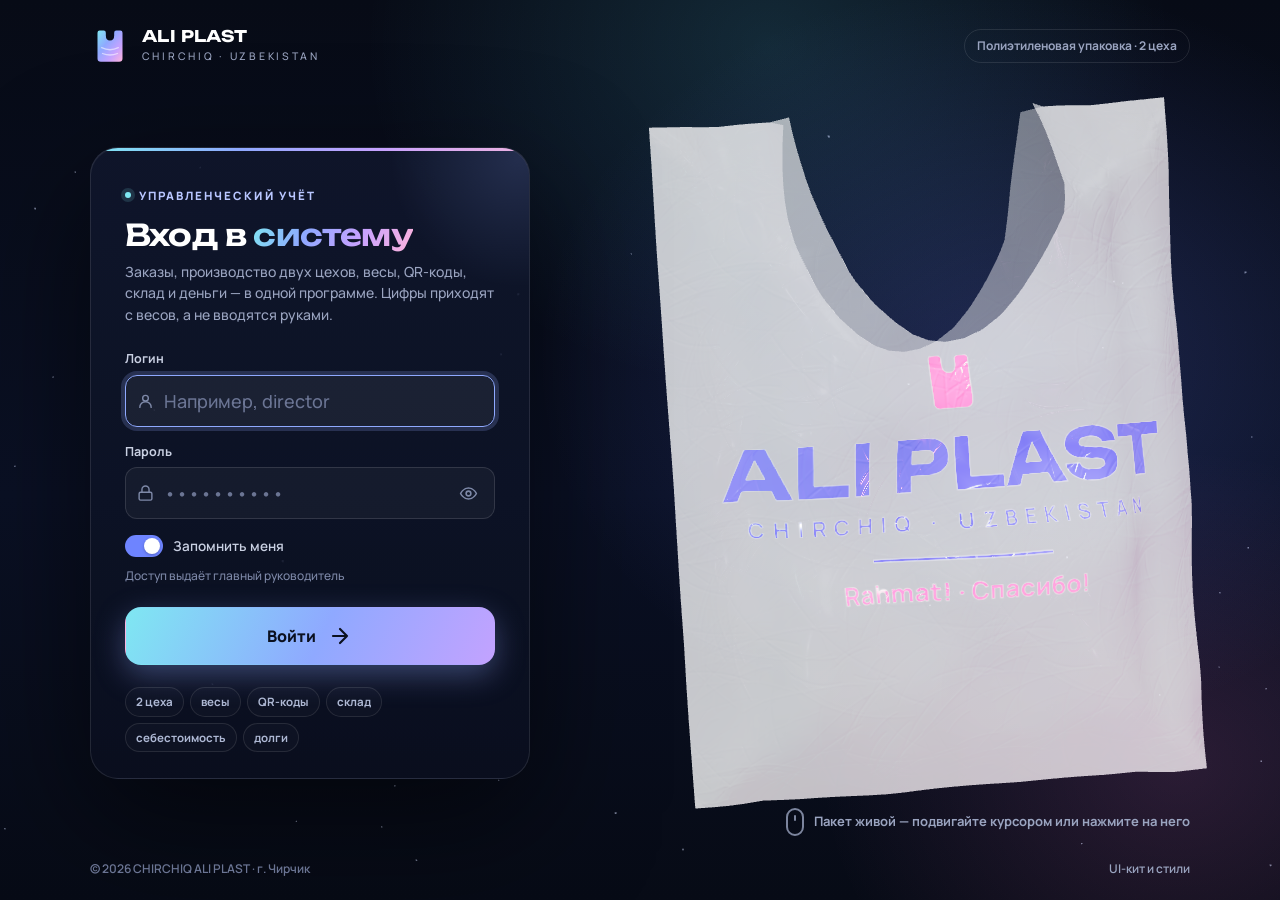
==== index.html @ 752e9828 "Демо системы учёта CHIRCHIQ ALI PLAST по ТЗ - Вход с живым 3D-пакетом (three.js, физика плёнки, реак" ====
<!doctype html>
<html lang="ru">
<head>
  <meta charset="utf-8">
  <meta name="viewport" content="width=device-width, initial-scale=1, viewport-fit=cover">
  <title>Вход · CHIRCHIQ ALI PLAST</title>
  <meta name="description" content="Управленческий учёт производства полиэтиленовой упаковки: заказы, два цеха, весы, QR-коды, склад и финансы.">
  <meta name="theme-color" content="#070B16">
  <link rel="icon" href="assets/img/favicon.svg" type="image/svg+xml">
  <link rel="preload" href="assets/fonts/unbounded-lat.woff2" as="font" type="font/woff2" crossorigin>
  <link rel="stylesheet" href="assets/css/app.css?v=1">
  <link rel="stylesheet" href="assets/css/login.css?v=1">
  <script type="importmap">{ "imports": { "three": "./assets/js/vendor/three.module.min.js" } }</script>
</head>
<body class="login">
  <canvas id="bag" aria-hidden="true"></canvas>

  <header class="lg-top">
    <svg width="40" height="40" viewBox="0 0 48 48" aria-hidden="true"><defs><linearGradient id="lgm" x1="0" y1="0" x2="1" y2="1"><stop offset="0" stop-color="#7FE7F2"/><stop offset=".38" stop-color="#8FA9FF"/><stop offset=".7" stop-color="#C6A2FF"/><stop offset="1" stop-color="#FFB4DB"/></linearGradient></defs><path d="M9 8a2.5 2.5 0 0 1 2.5-2.5h5A2.5 2.5 0 0 1 19 8v3.5q0 6 5 6t5-6V8a2.5 2.5 0 0 1 2.5-2.5h5A2.5 2.5 0 0 1 39 8v31a4 4 0 0 1-4 4H13a4 4 0 0 1-4-4z" fill="url(#lgm)"/><path d="M14 26q10 5 20 0M15 33q9 3.5 18 0" fill="none" stroke="#fff" stroke-opacity=".55" stroke-width="1.6" stroke-linecap="round"/></svg>
    <span><b>ALI PLAST</b><small>Chirchiq · Uzbekistan</small></span>
    <span class="lg-tag">Полиэтиленовая упаковка · 2 цеха</span>
  </header>

  <main class="lg-wrap">
    <section class="lg-card" aria-labelledby="lgTitle">
      <div class="lg-kicker"><i></i>Управленческий учёт</div>
      <h1 id="lgTitle">Вход в&nbsp;<span>систему</span></h1>
      <p class="lg-sub">Заказы, производство двух цехов, весы, QR-коды, склад и деньги — в одной программе. Цифры приходят с весов, а не вводятся руками.</p>
      <form id="lf" novalidate>
        <div class="field">
          <label for="login">Логин</label>
          <div class="input-icon">
            <svg viewBox="0 0 24 24" fill="none" stroke="currentColor" stroke-width="2" stroke-linecap="round" stroke-linejoin="round" aria-hidden="true"><circle cx="12" cy="8" r="4"/><path d="M4 21a8 8 0 0 1 16 0"/></svg>
            <input class="input input-lg" id="login" name="login" autocomplete="username" autocapitalize="off" spellcheck="false" placeholder="Например, director" required>
          </div>
        </div>
        <div class="field">
          <label for="pass">Пароль</label>
          <div class="input-icon pass">
            <svg viewBox="0 0 24 24" fill="none" stroke="currentColor" stroke-width="2" stroke-linecap="round" stroke-linejoin="round" aria-hidden="true"><rect x="3" y="11" width="18" height="11" rx="2"/><path d="M7 11V7a5 5 0 0 1 10 0v4"/></svg>
            <input class="input input-lg" id="pass" name="pass" type="password" autocomplete="current-password" placeholder="••••••••••" required>
            <button type="button" class="eye" aria-label="Показать пароль" title="Показать пароль"><svg viewBox="0 0 24 24" fill="none" stroke="currentColor" stroke-width="2" stroke-linecap="round" stroke-linejoin="round"><path d="M2 12s3.5-7 10-7 10 7 10 7-3.5 7-10 7S2 12 2 12z"/><circle cx="12" cy="12" r="3"/></svg></button>
          </div>
          <span class="hint caps hide">Включён Caps Lock</span>
        </div>
        <div class="row between">
          <label class="switch"><input type="checkbox" id="remember" checked>Запомнить меня</label>
          <span class="hint">Доступ выдаёт главный руководитель</span>
        </div>
        <div class="lg-error hide" role="alert"></div>
        <button class="btn btn-iris btn-xl btn-block" id="go" type="submit">Войти<svg viewBox="0 0 24 24" fill="none" stroke="currentColor" stroke-width="2.2" stroke-linecap="round" stroke-linejoin="round"><path d="M5 12h14M12 5l7 7-7 7"/></svg></button>
      </form>
      <ul class="lg-feats"><li>2 цеха</li><li>весы</li><li>QR-коды</li><li>склад</li><li>себестоимость</li><li>долги</li></ul>
    </section>
  </main>

  <div class="lg-hint"><span class="mouse"></span>Пакет живой — подвигайте курсором или нажмите на него</div>
  <footer class="lg-foot"><span>© 2026 CHIRCHIQ ALI PLAST · г. Чирчик</span><span class="sp"></span><a href="styleguide.html">UI-кит и стили</a></footer>

  <div class="lg-fallback" aria-hidden="true">
    <svg viewBox="0 0 48 48"><defs><linearGradient id="fb" x1="0" y1="0" x2="1" y2="1"><stop offset="0" stop-color="#7FE7F2" stop-opacity=".55"/><stop offset=".5" stop-color="#C6A2FF" stop-opacity=".45"/><stop offset="1" stop-color="#FFB4DB" stop-opacity=".55"/></linearGradient></defs><path d="M9 8a2.5 2.5 0 0 1 2.5-2.5h5A2.5 2.5 0 0 1 19 8v3.5q0 6 5 6t5-6V8a2.5 2.5 0 0 1 2.5-2.5h5A2.5 2.5 0 0 1 39 8v31a4 4 0 0 1-4 4H13a4 4 0 0 1-4-4z" fill="url(#fb)" stroke="#fff" stroke-opacity=".35" stroke-width=".4"/><path d="M14 26q10 5 20 0M15 33q9 3.5 18 0M13 14q3 8 1 16" fill="none" stroke="#fff" stroke-opacity=".4" stroke-width=".7" stroke-linecap="round"/><text x="24" y="31" text-anchor="middle" font-family="Unbounded, sans-serif" font-weight="700" font-size="4.2" fill="#2340E8" fill-opacity=".85">ALI PLAST</text></svg>
  </div>

  <script src="assets/js/core.js?v=1"></script>
  <script src="assets/js/data.js?v=1"></script>
  <script src="assets/js/login.js?v=1"></script>
  <script type="module">
    import { createBag } from './assets/js/bag.js?v=1';
    try {
      window.APBag = createBag(document.getElementById('bag'), { onFirstMove: () => document.querySelector('.lg-hint').classList.add('gone') });
      document.body.classList.add('webgl');
    } catch (e) {
      console.warn('WebGL недоступен, показываем статичный пакет', e);
      document.body.classList.add('no-webgl');
    }
  </script>
  <script>
    // если three.js не загрузился (нет WebGL или старый браузер) — статичный пакет
    setTimeout(function () { if (!document.body.classList.contains('webgl')) document.body.classList.add('no-webgl'); }, 4000);
  </script>
</body>
</html>
---- assets/css/app.css ----
/* =========================================================
   CHIRCHIQ ALI PLAST — дизайн-система
   Токены → база → раскладка → компоненты → утилиты → печать
   ========================================================= */

/* ---------- Шрифты (локально: fonts.googleapis.com может быть недоступен) ---------- */
@font-face { font-family: 'Manrope'; font-style: normal; font-weight: 200 800; font-display: swap;
  src: url('../fonts/manrope-cyr.woff2') format('woff2');
  unicode-range: U+0301, U+0400-045F, U+0490-0491, U+04B0-04B1, U+2116; }
@font-face { font-family: 'Manrope'; font-style: normal; font-weight: 200 800; font-display: swap;
  src: url('../fonts/manrope-lat.woff2') format('woff2');
  unicode-range: U+0000-00FF, U+0131, U+0152-0153, U+02BB-02BC, U+02C6, U+02DA, U+02DC, U+0304, U+0308, U+0329, U+2000-206F, U+20AC, U+2122, U+2191, U+2193, U+2212, U+2215, U+FEFF, U+FFFD; }
@font-face { font-family: 'Unbounded'; font-style: normal; font-weight: 200 900; font-display: swap;
  src: url('../fonts/unbounded-cyr.woff2') format('woff2');
  unicode-range: U+0301, U+0400-045F, U+0490-0491, U+04B0-04B1, U+2116; }
@font-face { font-family: 'Unbounded'; font-style: normal; font-weight: 200 900; font-display: swap;
  src: url('../fonts/unbounded-lat.woff2') format('woff2');
  unicode-range: U+0000-00FF, U+0131, U+0152-0153, U+02BB-02BC, U+02C6, U+02DA, U+02DC, U+0304, U+0308, U+0329, U+2000-206F, U+20AC, U+2122, U+2191, U+2193, U+2212, U+2215, U+FEFF, U+FFFD; }
@font-face { font-family: 'JetBrains Mono'; font-style: normal; font-weight: 100 800; font-display: swap;
  src: url('../fonts/jbmono-cyr.woff2') format('woff2');
  unicode-range: U+0301, U+0400-045F, U+0490-0491, U+04B0-04B1, U+2116; }
@font-face { font-family: 'JetBrains Mono'; font-style: normal; font-weight: 100 800; font-display: swap;
  src: url('../fonts/jbmono-lat.woff2') format('woff2');
  unicode-range: U+0000-00FF, U+0131, U+0152-0153, U+2000-206F, U+20AC, U+2122, U+2212, U+FEFF, U+FFFD; }

/* ---------- Токены ---------- */
:root {
  --font-display: 'Unbounded', 'Manrope', system-ui, sans-serif;
  --font-sans: 'Manrope', system-ui, -apple-system, 'Segoe UI', Roboto, sans-serif;
  --font-mono: 'JetBrains Mono', ui-monospace, Consolas, monospace;

  /* бренд */
  --ink-950: #060A14;
  --ink-900: #0B1120;
  --ink-850: #0F1629;
  --ink-800: #141C33;
  --ink-700: #1D2742;
  --ink-600: #2B3657;
  --ink-500: #4A5578;
  --ink-300: #9AA4C0;
  --ink-200: #C9D0E2;

  --brand: #3D5AFE;
  --brand-600: #2E46E6;
  --brand-700: #2337C2;
  --brand-400: #6E84FF;
  --brand-100: #DFE5FF;
  --brand-50: #F0F3FF;
  --teal: #10B3A3;
  --teal-100: #D4F5F0;

  /* «плёнка»: радужный перелив полиэтилена */
  --iris: linear-gradient(115deg, #7FE7F2 0%, #8FA9FF 34%, #C6A2FF 66%, #FFB4DB 100%);
  --iris-soft: linear-gradient(115deg, rgba(127,231,242,.16), rgba(143,169,255,.16) 34%, rgba(198,162,255,.16) 66%, rgba(255,180,219,.16));

  /* поверхности (светлая тема) */
  --bg: #F2F4F9;
  --surface: #FFFFFF;
  --surface-2: #F7F9FC;
  --surface-3: #EEF1F7;
  --border: #E1E6EF;
  --border-strong: #C8D0DE;
  --text: #0E1526;
  --text-2: #465069;
  --text-3: #7A8399;
  --focus: 0 0 0 3px rgba(61, 90, 254, .28);

  /* статусы */
  --ok: #15994A;   --ok-bg: #E6F6EC;
  --warn: #C77700; --warn-bg: #FFF3DD;
  --bad: #DC3B42;  --bad-bg: #FDEBEC;
  --info: #2F6FEB; --info-bg: #E7EFFE;
  --violet: #7B4CE0; --violet-bg: #F0EAFE;
  --cyan: #0B92B8; --cyan-bg: #E1F5FB;
  --orange: #E2621B; --orange-bg: #FDEDE3;
  --slate: #56627C; --slate-bg: #EDF0F5;

  /* цеха */
  --w1: #3D5AFE; --w1-bg: #ECEFFF;
  --w2: #10B3A3; --w2-bg: #E0F6F3;
  --wh: #C77700; --wh-bg: #FFF3DD;

  /* графики: категориальный порядок (проверен валидатором, светлая тема) */
  --s1: #3D5AFE;
  --s2: #10B3A3;
  --s3: #B04CE0;
  --s4: #E2621B;
  /* возраст долга — одна шкала от светлого к тёмному */
  --age-0: #9DB0FF; --age-1: #F2B183; --age-2: #E2621B; --age-3: #A23B0A;

  /* оплата: безнал / наличные / карта */
  --pay-bank: var(--s1);
  --pay-cash: var(--s2);
  --pay-card: var(--s3);

  /* форма */
  --r-xs: 6px; --r-sm: 8px; --r: 12px; --r-lg: 16px; --r-xl: 22px;
  --sh-xs: 0 1px 2px rgba(14, 21, 38, .05);
  --sh-sm: 0 1px 3px rgba(14, 21, 38, .06), 0 1px 2px rgba(14, 21, 38, .04);
  --sh: 0 6px 20px rgba(14, 21, 38, .07);
  --sh-lg: 0 24px 60px rgba(14, 21, 38, .18);

  --sidebar-w: 268px;
  --topbar-h: 64px;
  --ease: cubic-bezier(.2, .8, .2, 1);

  color-scheme: light;
}

[data-theme="dark"] {
  --bg: #080C17;
  --surface: #0F1628;
  --surface-2: #0C1222;
  --surface-3: #151E35;
  --border: #1E2944;
  --border-strong: #2C3958;
  --text: #E7EBF5;
  --text-2: #A9B2CA;
  --text-3: #727D99;
  --brand-100: #1C2659;
  --brand-50: #141B40;
  --teal-100: #0E3532;
  --ok-bg: #0D2B1C; --warn-bg: #2D2108; --bad-bg: #331417; --info-bg: #0F1F43;
  --violet-bg: #231A40; --cyan-bg: #0B2A35; --orange-bg: #321A0D; --slate-bg: #1A2236;
  --w1-bg: #161F4D; --w2-bg: #0D302D; --wh-bg: #2D2108;
  --w1: #8193FF; --w2: #2CC4B4;
  /* графики: тёмная тема — свои шаги, проверены против #0F1628 */
  --s1: #6E84FF; --s2: #109E91; --s3: #B86BE0; --s4: #E0692A;
  --age-0: #5A6FD6; --age-1: #B9784B; --age-2: #E0692A; --age-3: #F2A27A;
  --brand: #5B74FF; --brand-600: #4A63F0; --brand-400: #7D91FF;
  --sh-sm: 0 1px 2px rgba(0, 0, 0, .4);
  --sh: 0 8px 24px rgba(0, 0, 0, .35);
  --sh-lg: 0 24px 60px rgba(0, 0, 0, .55);
  color-scheme: dark;
}

/* ---------- База ---------- */
*, *::before, *::after { box-sizing: border-box; }
html { -webkit-text-size-adjust: 100%; }
body {
  margin: 0; background: var(--bg); color: var(--text);
  font: 500 14px/1.5 var(--font-sans);
  -webkit-font-smoothing: antialiased; -moz-osx-font-smoothing: grayscale;
  font-feature-settings: 'tnum' 0;
}
h1, h2, h3, h4 { margin: 0; line-height: 1.2; letter-spacing: -.01em; }
h1 { font: 600 24px/1.15 var(--font-display); letter-spacing: -.02em; }
h2 { font: 600 18px/1.2 var(--font-display); letter-spacing: -.015em; }
h3 { font-size: 15px; font-weight: 700; }
h4 { font-size: 13px; font-weight: 700; }
p { margin: 0 0 .6em; }
a { color: var(--brand); text-decoration: none; }
a:hover { text-decoration: underline; }
img, svg { display: block; max-width: 100%; }
button, input, select, textarea { font: inherit; color: inherit; }
::selection { background: rgba(61, 90, 254, .22); }
:focus-visible { outline: none; box-shadow: var(--focus); }
hr { border: 0; border-top: 1px solid var(--border); margin: 16px 0; }
code, .mono { font-family: var(--font-mono); font-size: .92em; }
.num { font-variant-numeric: tabular-nums; }

/* ---------- Раскладка приложения ---------- */
.app { display: grid; grid-template-columns: var(--sidebar-w) 1fr; min-height: 100vh; }
.main { min-width: 0; display: flex; flex-direction: column; }
.content { padding: 24px 28px 48px; max-width: 1560px; width: 100%; }

/* сайдбар */
.sidebar {
  position: sticky; top: 0; height: 100vh; overflow-y: auto; overscroll-behavior: contain;
  background: var(--ink-900); color: var(--ink-200);
  display: flex; flex-direction: column; z-index: 40;
  border-right: 1px solid rgba(255, 255, 255, .04);
  scrollbar-width: thin; scrollbar-color: var(--ink-700) transparent;
}
.sidebar::before { content: ''; position: absolute; inset: 0 0 auto 0; height: 2px; background: var(--iris); opacity: .9; }
.sb-brand { display: flex; align-items: center; gap: 12px; padding: 22px 20px 18px; color: #fff; text-decoration: none !important; }
.sb-brand .logo-mark { width: 38px; height: 38px; flex: none; }
.sb-brand b { display: block; font: 700 15px/1 var(--font-display); letter-spacing: .02em; }
.sb-brand small { display: block; font-size: 10px; letter-spacing: .22em; color: var(--ink-300); margin-top: 5px; text-transform: uppercase; }

.sb-scope { margin: 2px 14px 10px; padding: 4px; background: var(--ink-850); border: 1px solid var(--ink-700); border-radius: 12px; display: flex; gap: 4px; }
.sb-scope button { flex: 1; border: 0; background: transparent; color: var(--ink-300); font-size: 12px; font-weight: 700; padding: 7px 4px; border-radius: 8px; cursor: pointer; }
.sb-scope button:hover { color: #fff; }
.sb-scope button.on { background: var(--ink-700); color: #fff; box-shadow: inset 0 0 0 1px rgba(255, 255, 255, .06); }
.sb-scope .lock { flex: 1; display: flex; align-items: center; gap: 8px; padding: 7px 10px; font-size: 12px; color: #fff; font-weight: 700; }
.sb-scope .lock i { width: 8px; height: 8px; border-radius: 50%; }

.sb-nav { padding: 6px 12px 16px; flex: 1; }
.sb-group { margin-top: 14px; }
.sb-group > span { display: block; padding: 0 10px 6px; font-size: 10.5px; font-weight: 700; letter-spacing: .16em; text-transform: uppercase; color: var(--ink-500); }
.sb-link {
  position: relative; display: flex; align-items: center; gap: 11px;
  padding: 9px 10px; margin: 1px 0; border-radius: 10px;
  color: var(--ink-300); font-weight: 600; font-size: 13.5px; text-decoration: none !important;
  transition: background .15s, color .15s;
}
.sb-link svg { width: 18px; height: 18px; flex: none; opacity: .85; }
.sb-link:hover { background: rgba(255, 255, 255, .045); color: #fff; }
.sb-link.active { background: rgba(255, 255, 255, .07); color: #fff; }
.sb-link.active::before { content: ''; position: absolute; left: -12px; top: 8px; bottom: 8px; width: 3px; border-radius: 0 3px 3px 0; background: var(--iris); }
.sb-link.active svg { opacity: 1; color: #9FB0FF; }
.sb-link .sb-count { margin-left: auto; min-width: 20px; height: 20px; padding: 0 6px; border-radius: 10px; background: var(--ink-700); color: #fff; font-size: 11px; font-weight: 700; display: grid; place-items: center; }
.sb-link .sb-count.bad { background: var(--bad); }
.sb-link .sb-lock { margin-left: auto; width: 14px; height: 14px; opacity: .5; }

.sb-user { margin: 0 12px 14px; padding: 12px; border-radius: 14px; background: var(--ink-850); border: 1px solid var(--ink-700); display: flex; align-items: center; gap: 10px; }
.sb-user .who { min-width: 0; flex: 1; }
.sb-user b { display: block; color: #fff; font-size: 13px; white-space: nowrap; overflow: hidden; text-overflow: ellipsis; }
.sb-user small { display: block; color: var(--ink-300); font-size: 11.5px; white-space: nowrap; overflow: hidden; text-overflow: ellipsis; }
.sb-user .btn-icon { color: var(--ink-300); }
.sb-user .btn-icon:hover { color: #fff; background: var(--ink-700); }

/* верхняя панель */
.topbar {
  position: sticky; top: 0; z-index: 30; height: var(--topbar-h);
  display: flex; align-items: center; gap: 14px; padding: 0 28px;
  background: var(--bg); border-bottom: 1px solid var(--border);
}
.topbar .crumbs { min-width: 0; }
.topbar .crumbs small { display: block; font-size: 11.5px; color: var(--text-3); font-weight: 600; }
.topbar .crumbs b { display: block; font: 600 17px/1.2 var(--font-display); white-space: nowrap; overflow: hidden; text-overflow: ellipsis; }
.topbar .spacer { flex: 1; }
.topbar .burger { display: none; }
.tb-search { position: relative; width: min(360px, 32vw); }
.tb-search input { padding-left: 38px; background: var(--surface); }
.tb-search svg { position: absolute; left: 12px; top: 50%; width: 17px; height: 17px; transform: translateY(-50%); color: var(--text-3); pointer-events: none; }
.tb-search kbd { position: absolute; right: 8px; top: 50%; transform: translateY(-50%); }
.conn { display: inline-flex; align-items: center; gap: 7px; font-size: 12px; font-weight: 700; color: var(--text-2); padding: 6px 10px; border-radius: 999px; background: var(--surface); border: 1px solid var(--border); white-space: nowrap; }
.conn i { width: 8px; height: 8px; border-radius: 50%; background: var(--ok); box-shadow: 0 0 0 3px var(--ok-bg); }
.conn.off i { background: var(--warn); box-shadow: 0 0 0 3px var(--warn-bg); }
.bell { position: relative; }
.bell .dot { position: absolute; top: 5px; right: 5px; min-width: 16px; height: 16px; padding: 0 4px; border-radius: 8px; background: var(--bad); color: #fff; font-size: 10px; font-weight: 800; display: grid; place-items: center; border: 2px solid var(--bg); }

/* заголовок страницы */
.page-head { display: flex; align-items: flex-end; gap: 16px; flex-wrap: wrap; margin-bottom: 20px; }
.page-head .ph-text { flex: 1; min-width: 240px; }
.page-head p { color: var(--text-2); margin: 6px 0 0; max-width: 760px; }
.page-head .ph-actions { display: flex; gap: 8px; flex-wrap: wrap; }

/* сетки */
.grid { display: grid; gap: 16px; }
.g-2 { grid-template-columns: repeat(2, minmax(0, 1fr)); }
.g-3 { grid-template-columns: repeat(3, minmax(0, 1fr)); }
.g-4 { grid-template-columns: repeat(4, minmax(0, 1fr)); }
.g-5 { grid-template-columns: repeat(5, minmax(0, 1fr)); }
.g-21 { grid-template-columns: minmax(0, 2fr) minmax(0, 1fr); }
.g-12 { grid-template-columns: minmax(0, 1fr) minmax(0, 2fr); }
.span-2 { grid-column: span 2; }
.stack { display: flex; flex-direction: column; gap: 16px; }
.row { display: flex; align-items: center; gap: 10px; flex-wrap: wrap; }
.row.nowrap { flex-wrap: nowrap; }
.between { justify-content: space-between; }
.grow { flex: 1; min-width: 0; }

/* ---------- Карточки ---------- */
.card { background: var(--surface); border: 1px solid var(--border); border-radius: var(--r-lg); box-shadow: var(--sh-xs); min-width: 0; }
.card-h { display: flex; align-items: center; gap: 10px; padding: 16px 18px 0; flex-wrap: wrap; }
.card-h h3 { flex: 1; min-width: 0; }
.card-h .sub { font-size: 12px; color: var(--text-3); font-weight: 600; }
.card-b { padding: 16px 18px 18px; }
.card-b.flush { padding: 8px 0 0; }
.card-f { padding: 12px 18px; border-top: 1px solid var(--border); display: flex; gap: 8px; align-items: center; flex-wrap: wrap; }
.card.tint { background: var(--surface-2); }
.card.iris { position: relative; overflow: hidden; }
.card.iris::before { content: ''; position: absolute; inset: 0 0 auto; height: 3px; background: var(--iris); }

/* KPI */
.kpi { padding: 16px 18px; display: flex; flex-direction: column; gap: 6px; position: relative; overflow: hidden; }
.kpi .k-label { display: flex; align-items: center; gap: 8px; font-size: 12.5px; color: var(--text-2); font-weight: 600; }
.kpi .k-label svg { width: 16px; height: 16px; color: var(--text-3); }
.kpi .k-value { font: 800 26px/1.1 var(--font-sans); letter-spacing: -.02em; font-variant-numeric: tabular-nums; }
.kpi .k-value small { font-size: 13px; font-weight: 700; color: var(--text-3); margin-left: 4px; letter-spacing: 0; }
.kpi .k-foot { display: flex; align-items: center; gap: 8px; font-size: 12px; color: var(--text-3); font-weight: 600; flex-wrap: wrap; }
.kpi .k-spark { position: absolute; right: 12px; bottom: 12px; width: 96px; height: 34px; opacity: .9; }
.kpi.clickable { cursor: pointer; transition: border-color .15s, transform .15s; }
.kpi.clickable:hover { border-color: var(--brand-400); }
.delta { display: inline-flex; align-items: center; gap: 3px; padding: 2px 7px; border-radius: 999px; font-size: 11.5px; font-weight: 800; }
.delta.up { color: var(--ok); background: var(--ok-bg); }
.delta.down { color: var(--bad); background: var(--bad-bg); }
.delta.flat { color: var(--slate); background: var(--slate-bg); }

/* ---------- Кнопки ---------- */
.btn {
  --b-bg: var(--surface); --b-fg: var(--text); --b-bd: var(--border-strong);
  display: inline-flex; align-items: center; justify-content: center; gap: 8px;
  height: 38px; padding: 0 15px; border-radius: 10px; border: 1px solid var(--b-bd);
  background: var(--b-bg); color: var(--b-fg); font-weight: 700; font-size: 13.5px; line-height: 1;
  cursor: pointer; white-space: nowrap; text-decoration: none !important; user-select: none;
  transition: background .15s, border-color .15s, color .15s, box-shadow .15s, transform .08s;
}
.btn svg { width: 17px; height: 17px; flex: none; }
.btn:hover { border-color: var(--text-3); }
.btn:active { transform: translateY(1px); }
.btn[disabled], .btn.disabled { opacity: .5; pointer-events: none; }
.btn-primary { --b-bg: var(--brand); --b-fg: #fff; --b-bd: var(--brand); box-shadow: 0 1px 0 rgba(255,255,255,.18) inset, 0 4px 14px rgba(61, 90, 254, .28); }
.btn-primary:hover { --b-bg: var(--brand-600); border-color: var(--brand-600); }
.btn-secondary { --b-bg: var(--surface); }
.btn-soft { --b-bg: var(--brand-50); --b-fg: var(--brand); --b-bd: transparent; }
.btn-soft:hover { --b-bg: var(--brand-100); border-color: transparent; }
.btn-ghost { --b-bg: transparent; --b-bd: transparent; --b-fg: var(--text-2); }
.btn-ghost:hover { --b-bg: var(--surface-3); border-color: transparent; color: var(--text); }
.btn-danger { --b-bg: var(--bad); --b-fg: #fff; --b-bd: var(--bad); }
.btn-danger:hover { filter: brightness(.95); border-color: var(--bad); }
.btn-success { --b-bg: var(--ok); --b-fg: #fff; --b-bd: var(--ok); }
.btn-success:hover { filter: brightness(.95); border-color: var(--ok); }
.btn-iris { --b-bg: var(--iris); --b-fg: var(--ink-900); --b-bd: transparent; background: var(--iris); background-size: 160% 100%; transition: background-position .5s var(--ease), transform .08s, box-shadow .2s; box-shadow: 0 10px 30px rgba(143, 169, 255, .35); }
.btn-iris:hover { background-position: 100% 0; border-color: transparent; }
.btn-dark { --b-bg: var(--ink-900); --b-fg: #fff; --b-bd: var(--ink-900); }
.btn-sm { height: 32px; padding: 0 11px; font-size: 12.5px; border-radius: 8px; gap: 6px; }
.btn-sm svg { width: 15px; height: 15px; }
.btn-xs { height: 26px; padding: 0 8px; font-size: 12px; border-radius: 7px; gap: 5px; }
.btn-xs svg { width: 14px; height: 14px; }
.btn-lg { height: 46px; padding: 0 20px; font-size: 15px; border-radius: 12px; }
.btn-xl { height: 64px; padding: 0 26px; font-size: 18px; border-radius: 16px; gap: 12px; }
.btn-xl svg { width: 24px; height: 24px; }
.btn-block { width: 100%; }
.btn-icon { width: 38px; padding: 0; --b-bd: transparent; --b-bg: transparent; color: var(--text-2); }
.btn-icon:hover { --b-bg: var(--surface-3); border-color: transparent; color: var(--text); }
.btn-icon.btn-sm { width: 32px; }
.btn-icon.btn-xs { width: 26px; }
.btn .spin { width: 16px; height: 16px; border-radius: 50%; border: 2px solid currentColor; border-right-color: transparent; animation: spin .7s linear infinite; }
.btn-group { display: inline-flex; }
.btn-group .btn { border-radius: 0; margin-left: -1px; }
.btn-group .btn:first-child { border-radius: 10px 0 0 10px; margin-left: 0; }
.btn-group .btn:last-child { border-radius: 0 10px 10px 0; }

/* ---------- Формы ---------- */
.field { display: flex; flex-direction: column; gap: 6px; min-width: 0; }
.field > label, .label { font-size: 12.5px; font-weight: 700; color: var(--text-2); }
.field > label .req { color: var(--bad); }
.hint { font-size: 12px; color: var(--text-3); font-weight: 500; }
.field.is-invalid .input, .field.is-invalid .select, .field.is-invalid .textarea { border-color: var(--bad); }
.field.is-invalid .hint { color: var(--bad); }
.input, .select, .textarea {
  width: 100%; height: 40px; padding: 0 12px; border-radius: 10px;
  border: 1px solid var(--border-strong); background: var(--surface); color: var(--text);
  font-weight: 600; font-size: 14px; transition: border-color .15s, box-shadow .15s;
}
.input::placeholder, .textarea::placeholder { color: var(--text-3); font-weight: 500; }
.input:hover, .select:hover, .textarea:hover { border-color: var(--text-3); }
.input:focus, .select:focus, .textarea:focus { outline: none; border-color: var(--brand); box-shadow: var(--focus); }
.input[readonly] { background: var(--surface-2); }
.input:disabled, .select:disabled { background: var(--surface-3); color: var(--text-3); cursor: not-allowed; }
.textarea { height: auto; min-height: 84px; padding: 10px 12px; resize: vertical; line-height: 1.45; }
.select { appearance: none; padding-right: 34px; cursor: pointer;
  background-image: url("data:image/svg+xml,%3Csvg xmlns='http://www.w3.org/2000/svg' width='16' height='16' viewBox='0 0 24 24' fill='none' stroke='%237A8399' stroke-width='2.2' stroke-linecap='round' stroke-linejoin='round'%3E%3Cpath d='m6 9 6 6 6-6'/%3E%3C/svg%3E");
  background-repeat: no-repeat; background-position: right 11px center; }
.input-sm, .select.input-sm { height: 32px; font-size: 13px; border-radius: 8px; }
.input-lg { height: 52px; font-size: 18px; border-radius: 12px; }
.input-group { display: flex; align-items: stretch; }
.input-group .input { border-radius: 10px 0 0 10px; }
.input-group .addon { display: grid; place-items: center; padding: 0 12px; border: 1px solid var(--border-strong); border-left: 0; border-radius: 0 10px 10px 0; background: var(--surface-2); color: var(--text-2); font-weight: 700; font-size: 13px; white-space: nowrap; }
.input-icon { position: relative; }
.input-icon svg { position: absolute; left: 12px; top: 50%; transform: translateY(-50%); width: 17px; height: 17px; color: var(--text-3); pointer-events: none; }
.input-icon .input { padding-left: 38px; }
.form-grid { display: grid; grid-template-columns: repeat(2, minmax(0, 1fr)); gap: 14px 16px; }
.form-grid .full { grid-column: 1 / -1; }
.form-grid.g3 { grid-template-columns: repeat(3, minmax(0, 1fr)); }
.form-section { font: 700 11px/1 var(--font-sans); letter-spacing: .14em; text-transform: uppercase; color: var(--text-3); grid-column: 1 / -1; margin-top: 6px; padding-top: 12px; border-top: 1px dashed var(--border); }

.check { display: inline-flex; align-items: center; gap: 9px; cursor: pointer; font-weight: 600; user-select: none; }
.check input { appearance: none; width: 18px; height: 18px; margin: 0; border-radius: 5px; border: 1.5px solid var(--border-strong); background: var(--surface); display: grid; place-items: center; cursor: pointer; transition: .15s; flex: none; }
.check input[type=radio] { border-radius: 50%; }
.check input:checked { background: var(--brand); border-color: var(--brand); }
.check input:checked::after { content: ''; width: 9px; height: 5px; border: 2px solid #fff; border-top: 0; border-right: 0; transform: rotate(-45deg) translate(1px, -1px); }
.check input[type=radio]:checked::after { width: 7px; height: 7px; border: 0; border-radius: 50%; background: #fff; transform: none; }
.switch { display: inline-flex; align-items: center; gap: 10px; cursor: pointer; font-weight: 600; user-select: none; }
.switch input { appearance: none; width: 38px; height: 22px; margin: 0; border-radius: 11px; background: var(--border-strong); position: relative; cursor: pointer; transition: background .2s; flex: none; }
.switch input::after { content: ''; position: absolute; top: 3px; left: 3px; width: 16px; height: 16px; border-radius: 50%; background: #fff; box-shadow: 0 1px 3px rgba(0,0,0,.25); transition: transform .2s var(--ease); }
.switch input:checked { background: var(--brand); }
.switch input:checked::after { transform: translateX(16px); }
.switch input:disabled { opacity: .5; cursor: not-allowed; }

.seg { display: inline-flex; padding: 3px; gap: 2px; border-radius: 11px; background: var(--surface-3); border: 1px solid var(--border); }
.seg button, .seg a { border: 0; background: transparent; padding: 6px 12px; border-radius: 8px; font-weight: 700; font-size: 12.5px; color: var(--text-2); cursor: pointer; white-space: nowrap; text-decoration: none !important; }
.seg button:hover, .seg a:hover { color: var(--text); }
.seg .on { background: var(--surface); color: var(--text); box-shadow: var(--sh-sm); }

kbd { display: inline-grid; place-items: center; min-width: 22px; height: 22px; padding: 0 6px; border-radius: 6px; border: 1px solid var(--border-strong); border-bottom-width: 2px; background: var(--surface-2); font: 700 11px var(--font-mono); color: var(--text-3); }

/* ---------- Вкладки ---------- */
.tabs { display: flex; gap: 4px; border-bottom: 1px solid var(--border); margin-bottom: 18px; overflow-x: auto; scrollbar-width: none; }
.tabs::-webkit-scrollbar { display: none; }
.tab { position: relative; padding: 10px 14px 12px; font-weight: 700; color: var(--text-3); text-decoration: none !important; white-space: nowrap; display: inline-flex; gap: 8px; align-items: center; cursor: pointer; border: 0; background: none; font-size: 13.5px; }
.tab:hover { color: var(--text); }
.tab.on { color: var(--text); }
.tab.on::after { content: ''; position: absolute; left: 10px; right: 10px; bottom: -1px; height: 2px; border-radius: 2px; background: var(--brand); }
.tab .pill { font-size: 11px; padding: 1px 7px; border-radius: 999px; background: var(--surface-3); color: var(--text-2); }
.tab.on .pill { background: var(--brand-50); color: var(--brand); }

/* ---------- Бейджи / чипы ---------- */
.badge { --bd-c: var(--slate); --bd-bg: var(--slate-bg); display: inline-flex; align-items: center; gap: 6px; height: 24px; padding: 0 9px; border-radius: 999px; background: var(--bd-bg); color: var(--bd-c); font-weight: 700; font-size: 12px; white-space: nowrap; line-height: 1; }
.badge::before { content: ''; width: 6px; height: 6px; border-radius: 50%; background: currentColor; flex: none; }
.badge.plain::before { display: none; }
.badge.sm { height: 20px; padding: 0 7px; font-size: 11px; }
.b-ok { --bd-c: var(--ok); --bd-bg: var(--ok-bg); }
.b-warn { --bd-c: var(--warn); --bd-bg: var(--warn-bg); }
.b-bad { --bd-c: var(--bad); --bd-bg: var(--bad-bg); }
.b-info { --bd-c: var(--info); --bd-bg: var(--info-bg); }
.b-violet { --bd-c: var(--violet); --bd-bg: var(--violet-bg); }
.b-cyan { --bd-c: var(--cyan); --bd-bg: var(--cyan-bg); }
.b-orange { --bd-c: var(--orange); --bd-bg: var(--orange-bg); }
.b-teal { --bd-c: var(--teal); --bd-bg: var(--teal-100); }
.b-dark { --bd-c: #fff; --bd-bg: var(--ink-700); }
.b-brand { --bd-c: var(--brand); --bd-bg: var(--brand-50); }

.chip { display: inline-flex; align-items: center; gap: 6px; height: 24px; padding: 0 9px; border-radius: 7px; font-weight: 800; font-size: 11.5px; letter-spacing: .02em; white-space: nowrap; }
.chip.w1 { color: var(--w1); background: var(--w1-bg); }
.chip.w2 { color: var(--w2); background: var(--w2-bg); }
.chip.wh { color: var(--wh); background: var(--wh-bg); }
.chip.ghost { color: var(--text-2); background: var(--surface-3); }
.chip.urgent { color: #fff; background: var(--bad); }
.chip svg { width: 13px; height: 13px; }
.dot { width: 8px; height: 8px; border-radius: 50%; display: inline-block; flex: none; }

/* ---------- Таблицы ---------- */
.table-wrap { overflow-x: auto; -webkit-overflow-scrolling: touch; }
.table { width: 100%; border-collapse: separate; border-spacing: 0; font-size: 13.5px; }
.table th { position: sticky; top: 0; z-index: 1; background: var(--surface); text-align: left; font-size: 11.5px; letter-spacing: .06em; text-transform: uppercase; color: var(--text-3); font-weight: 700; padding: 10px 14px; border-bottom: 1px solid var(--border); white-space: nowrap; }
.table td { padding: 11px 14px; border-bottom: 1px solid var(--border); vertical-align: middle; }
.table tr:last-child td { border-bottom: 0; }
.table tbody tr { transition: background .12s; }
.table tbody tr:hover { background: var(--surface-2); }
.table tbody tr.click { cursor: pointer; }
.table .r, .table th.r { text-align: right; }
.table .c, .table th.c { text-align: center; }
.table td.r, .table td.num { font-variant-numeric: tabular-nums; }
.table .muted { color: var(--text-3); }
.table .strong { font-weight: 800; }
.table tfoot td { font-weight: 800; background: var(--surface-2); border-top: 1px solid var(--border); }
.table.compact td { padding: 8px 12px; }
.table.compact th { padding: 8px 12px; }
.cell-title { font-weight: 700; color: var(--text); }
.cell-sub { display: block; font-size: 12px; color: var(--text-3); font-weight: 600; margin-top: 1px; }
.table tr.row-bad td { background: color-mix(in srgb, var(--bad-bg) 55%, transparent); }
.table tr.row-warn td { background: color-mix(in srgb, var(--warn-bg) 55%, transparent); }

/* ---------- Прогресс ---------- */
.progress { height: 8px; border-radius: 999px; background: var(--surface-3); overflow: hidden; display: flex; }
.progress > i { display: block; height: 100%; background: var(--brand); border-radius: 999px; }
.progress.sm { height: 5px; }
.progress.lg { height: 12px; }
.progress > i.ok { background: var(--ok); } .progress > i.warn { background: var(--warn); } .progress > i.bad { background: var(--bad); } .progress > i.teal { background: var(--teal); }
.progress.stacked > i { border-radius: 0; }

/* ---------- Список / описание ---------- */
.dl { display: grid; grid-template-columns: max-content 1fr; gap: 8px 18px; margin: 0; }
.dl dt { color: var(--text-3); font-weight: 600; font-size: 13px; }
.dl dd { margin: 0; font-weight: 700; min-width: 0; }
.list { list-style: none; margin: 0; padding: 0; }
.list > li { display: flex; align-items: center; gap: 12px; padding: 11px 18px; border-top: 1px solid var(--border); }
.list > li:first-child { border-top: 0; }
.list > li.click { cursor: pointer; }
.list > li.click:hover { background: var(--surface-2); }

/* ---------- Уведомления ---------- */
.alert { display: flex; gap: 12px; padding: 12px 14px; border-radius: 12px; border: 1px solid; font-weight: 600; align-items: flex-start; }
.alert svg { width: 19px; height: 19px; flex: none; margin-top: 1px; }
.alert b { display: block; }
.alert .grow small { display: block; font-weight: 500; opacity: .85; margin-top: 2px; }
.alert-info { background: var(--info-bg); color: var(--info); border-color: color-mix(in srgb, var(--info) 25%, transparent); }
.alert-ok { background: var(--ok-bg); color: var(--ok); border-color: color-mix(in srgb, var(--ok) 25%, transparent); }
.alert-warn { background: var(--warn-bg); color: var(--warn); border-color: color-mix(in srgb, var(--warn) 25%, transparent); }
.alert-bad { background: var(--bad-bg); color: var(--bad); border-color: color-mix(in srgb, var(--bad) 25%, transparent); }
.alert .alert-text { color: var(--text); }

.toasts { position: fixed; right: 20px; bottom: 20px; z-index: 200; display: flex; flex-direction: column; gap: 10px; pointer-events: none; }
.toast { pointer-events: auto; display: flex; gap: 12px; align-items: flex-start; min-width: 280px; max-width: 400px; padding: 13px 15px; border-radius: 14px; background: var(--ink-900); color: #fff; box-shadow: var(--sh-lg); animation: toastIn .35s var(--ease); font-weight: 600; }
.toast svg { width: 19px; height: 19px; flex: none; margin-top: 1px; }
.toast.ok svg { color: #4ADE80; } .toast.warn svg { color: #FBBF24; } .toast.bad svg { color: #F87171; } .toast.info svg { color: #93A5FF; }
.toast small { display: block; color: var(--ink-300); font-weight: 500; margin-top: 2px; }
.toast.out { animation: toastOut .25s ease forwards; }
@keyframes toastIn { from { opacity: 0; transform: translateY(12px) scale(.98); } }
@keyframes toastOut { to { opacity: 0; transform: translateX(20px); } }

/* ---------- Модальные окна / панели ---------- */
.overlay { position: fixed; inset: 0; z-index: 100; background: rgba(6, 10, 20, .55); display: flex; animation: fadeIn .2s ease; }
.overlay.center { align-items: center; justify-content: center; padding: 20px; }
.modal { width: min(560px, 100%); max-height: calc(100vh - 40px); display: flex; flex-direction: column; background: var(--surface); border-radius: 20px; box-shadow: var(--sh-lg); animation: popIn .28s var(--ease); border: 1px solid var(--border); }
.modal.lg { width: min(820px, 100%); }
.modal-h { display: flex; align-items: flex-start; gap: 12px; padding: 20px 22px 6px; }
.modal-h h2 { flex: 1; }
.modal-h p { color: var(--text-2); margin: 6px 0 0; font-size: 13.5px; }
.modal-b { padding: 14px 22px 18px; overflow-y: auto; }
.modal-f { padding: 14px 22px; border-top: 1px solid var(--border); display: flex; justify-content: flex-end; gap: 8px; flex-wrap: wrap; }
.drawer { margin-left: auto; width: min(760px, 100%); height: 100%; background: var(--bg); display: flex; flex-direction: column; box-shadow: var(--sh-lg); animation: slideIn .32s var(--ease); }
.drawer.sm { width: min(520px, 100%); }
.drawer-h { display: flex; align-items: center; gap: 12px; padding: 16px 22px; background: var(--surface); border-bottom: 1px solid var(--border); }
.drawer-h .grow b { font: 600 18px/1.2 var(--font-display); display: block; }
.drawer-h .grow small { color: var(--text-3); font-weight: 600; }
.drawer-b { flex: 1; overflow-y: auto; padding: 20px 22px 30px; }
.drawer-f { padding: 12px 22px; background: var(--surface); border-top: 1px solid var(--border); display: flex; gap: 8px; flex-wrap: wrap; }
@keyframes fadeIn { from { opacity: 0; } }
@keyframes popIn { from { opacity: 0; transform: translateY(10px) scale(.98); } }
@keyframes slideIn { from { transform: translateX(40px); opacity: 0; } }
@keyframes spin { to { transform: rotate(360deg); } }

/* выпадающее меню / поповер */
.pop { position: absolute; z-index: 60; min-width: 300px; max-width: 380px; background: var(--surface); border: 1px solid var(--border); border-radius: 16px; box-shadow: var(--sh-lg); overflow: hidden; animation: popIn .2s var(--ease); }
.pop-h { padding: 14px 16px 10px; display: flex; align-items: center; justify-content: space-between; border-bottom: 1px solid var(--border); }
.pop-b { max-height: 420px; overflow-y: auto; }
.tip { position: fixed; z-index: 300; pointer-events: none; padding: 8px 10px; border-radius: 10px; background: var(--ink-900); color: #fff; font-size: 12px; font-weight: 600; box-shadow: var(--sh); white-space: pre-line; max-width: 260px; line-height: 1.4; }

/* ---------- Пустые состояния / заглушки ---------- */
.empty { padding: 38px 20px; text-align: center; color: var(--text-3); }
.empty svg { width: 40px; height: 40px; margin: 0 auto 10px; opacity: .55; }
.empty b { display: block; color: var(--text-2); font-size: 15px; margin-bottom: 4px; }
.locked { display: grid; place-items: center; min-height: 60vh; text-align: center; }
.locked .ic { width: 72px; height: 72px; border-radius: 22px; display: grid; place-items: center; margin: 0 auto 16px; background: var(--surface); border: 1px solid var(--border); }
.locked .ic svg { width: 32px; height: 32px; color: var(--text-3); }
.locked p { color: var(--text-2); max-width: 420px; margin: 8px auto 0; }

/* аватар */
.avatar { width: 34px; height: 34px; border-radius: 10px; display: grid; place-items: center; flex: none; font-weight: 800; font-size: 12.5px; color: #fff; background: var(--brand); letter-spacing: .02em; }
.avatar.sm { width: 26px; height: 26px; border-radius: 8px; font-size: 10.5px; }
.avatar.lg { width: 48px; height: 48px; border-radius: 14px; font-size: 16px; }

/* таймлайн */
.timeline { list-style: none; margin: 0; padding: 0; position: relative; }
.timeline li { position: relative; padding: 0 0 16px 28px; }
.timeline li::before { content: ''; position: absolute; left: 7px; top: 18px; bottom: -2px; width: 2px; background: var(--border); }
.timeline li:last-child::before { display: none; }
.timeline li i { position: absolute; left: 0; top: 3px; width: 16px; height: 16px; border-radius: 50%; border: 3px solid var(--surface); background: var(--border-strong); box-shadow: 0 0 0 1px var(--border); }
.timeline li.done i { background: var(--ok); }
.timeline li.now i { background: var(--brand); box-shadow: 0 0 0 4px var(--brand-100); }
.timeline li b { display: block; font-size: 13.5px; }
.timeline li small { color: var(--text-3); font-weight: 600; }

/* конвейер статусов */
.pipeline { display: grid; grid-template-columns: repeat(10, minmax(84px, 1fr)); gap: 6px; overflow-x: auto; }
.pipe { padding: 10px 10px 9px; border-radius: 12px; background: var(--surface); border: 1px solid var(--border); cursor: pointer; text-align: left; transition: .15s; min-width: 0; }
.pipe:hover { border-color: var(--brand-400); }
.pipe.on { border-color: var(--brand); box-shadow: 0 0 0 3px var(--brand-100); }
.pipe b { display: block; font: 800 20px/1 var(--font-sans); margin: 6px 0 0; font-variant-numeric: tabular-nums; }
.pipe span { font-size: 11.5px; font-weight: 700; color: var(--text-2); display: flex; align-items: center; gap: 6px; white-space: nowrap; overflow: hidden; text-overflow: ellipsis; }

/* станки */
.machine { display: flex; gap: 12px; padding: 12px 14px; border-radius: 14px; border: 1px solid var(--border); background: var(--surface); align-items: center; }
.machine .m-ic { width: 40px; height: 40px; border-radius: 12px; display: grid; place-items: center; flex: none; }
.machine .m-ic svg { width: 20px; height: 20px; }
.machine.run .m-ic { background: var(--ok-bg); color: var(--ok); }
.machine.idle .m-ic { background: var(--slate-bg); color: var(--slate); }
.machine.down .m-ic { background: var(--bad-bg); color: var(--bad); }
.machine.setup .m-ic { background: var(--warn-bg); color: var(--warn); }
.pulse { position: relative; }
.pulse::after { content: ''; position: absolute; inset: -3px; border-radius: inherit; border: 2px solid currentColor; opacity: 0; animation: pulse 2s ease-out infinite; }
@keyframes pulse { 0% { opacity: .5; transform: scale(.9); } 100% { opacity: 0; transform: scale(1.25); } }
.anim-off .pulse::after, .anim-off .spin { animation-play-state: paused; }

/* весы */
.scale-display { position: relative; border-radius: 22px; padding: 22px 26px; background: radial-gradient(120% 140% at 10% 0%, #17224A 0%, var(--ink-900) 55%); color: #fff; overflow: hidden; border: 1px solid var(--ink-700); }
.scale-display::before { content: ''; position: absolute; inset: 0 0 auto; height: 2px; background: var(--iris); }
.scale-display .sd-top { display: flex; align-items: center; gap: 10px; font-size: 12.5px; color: var(--ink-300); font-weight: 700; flex-wrap: wrap; }
.scale-display .sd-val { font: 600 clamp(54px, 8vw, 96px)/1 var(--font-mono); letter-spacing: -.03em; margin: 18px 0 8px; font-variant-numeric: tabular-nums; display: flex; align-items: baseline; gap: 12px; }
.scale-display .sd-val small { font-size: .32em; color: var(--ink-300); letter-spacing: 0; }
.scale-display .sd-state { display: inline-flex; align-items: center; gap: 8px; height: 30px; padding: 0 12px; border-radius: 999px; font-weight: 800; font-size: 12.5px; letter-spacing: .06em; }
.sd-state.unstable { background: rgba(251, 191, 36, .14); color: #FBBF24; }
.sd-state.stable { background: rgba(74, 222, 128, .14); color: #4ADE80; }
.sd-state.zero { background: rgba(255, 255, 255, .08); color: var(--ink-300); }
.sd-state.offline { background: rgba(248, 113, 113, .14); color: #F87171; }
.scale-display .sd-bars { display: flex; gap: 3px; height: 34px; align-items: flex-end; margin-top: 14px; }
.scale-display .sd-bars i { flex: 1; background: rgba(159, 176, 255, .35); border-radius: 2px; min-height: 2px; transition: height .1s; }

/* этикетка (превью) */
.label-prev { width: 100%; max-width: 380px; aspect-ratio: 100 / 70; background: #fff; color: #000; border-radius: 10px; border: 1px solid var(--border-strong); padding: 12px 14px; display: grid; grid-template-columns: 38% 1fr; gap: 12px; font-family: var(--font-sans); box-shadow: var(--sh); }
.label-prev .lp-qr svg { width: 100%; height: auto; }
.label-prev .lp-no { font: 700 11px var(--font-mono); text-align: center; margin-top: 4px; }
.label-prev .lp-t { font: 700 9px/1 var(--font-display); letter-spacing: .08em; margin-bottom: 6px; }
.label-prev .lp-p { font-weight: 800; font-size: 11.5px; line-height: 1.25; margin-bottom: 6px; }
.label-prev dl { display: grid; grid-template-columns: max-content 1fr; gap: 2px 8px; margin: 0; font-size: 10px; }
.label-prev dt { color: #555; } .label-prev dd { margin: 0; font-weight: 700; }

/* сканер */
.scan-box { position: relative; border: 2px dashed var(--border-strong); border-radius: 18px; padding: 18px; background: var(--surface); display: flex; gap: 14px; align-items: center; }
.scan-box.ok { border-color: var(--ok); background: var(--ok-bg); }
.scan-box.bad { border-color: var(--bad); background: var(--bad-bg); }
.scan-box .scan-ic { width: 52px; height: 52px; border-radius: 14px; display: grid; place-items: center; background: var(--brand-50); color: var(--brand); flex: none; }
.scan-box .scan-ic svg { width: 26px; height: 26px; }

/* графики */
.chart { width: 100%; height: auto; overflow: visible; }
.chart text { font: 600 11px var(--font-sans); fill: var(--text-3); }
.chart .grid-line { stroke: var(--border); stroke-width: 1; }
.chart .axis-line { stroke: var(--border-strong); }
.chart .hover-col { fill: transparent; }
.chart .hover-col:hover { fill: color-mix(in srgb, var(--text) 4%, transparent); }
.legend { display: flex; gap: 14px; flex-wrap: wrap; font-size: 12px; font-weight: 700; color: var(--text-2); }
.legend span { display: inline-flex; align-items: center; gap: 6px; }
.legend i { width: 10px; height: 10px; border-radius: 3px; }
.donut-wrap { display: flex; gap: 18px; align-items: center; flex-wrap: wrap; }
.donut-wrap svg { width: 150px; height: 150px; flex: none; }
.donut-legend { flex: 1; min-width: 160px; display: flex; flex-direction: column; gap: 10px; }
.donut-legend .row { justify-content: space-between; flex-wrap: nowrap; }
.donut-legend b { font-variant-numeric: tabular-nums; }

/* матрица прав */
.perm-table td, .perm-table th { padding: 8px 10px; }
.perm-table select { height: 30px; font-size: 12.5px; padding: 0 28px 0 9px; border-radius: 8px; background-position: right 7px center; }
.lvl-0 { color: var(--text-3); } .lvl-1 { color: var(--info); } .lvl-2 { color: var(--ok); } .lvl-3 { color: var(--violet); }

/* канбан-очередь */
.board { display: grid; grid-auto-flow: column; grid-auto-columns: minmax(260px, 1fr); gap: 14px; overflow-x: auto; padding-bottom: 6px; }
.lane { background: var(--surface-2); border: 1px solid var(--border); border-radius: 16px; display: flex; flex-direction: column; min-height: 200px; }
.lane-h { padding: 12px 14px; display: flex; gap: 10px; align-items: center; border-bottom: 1px solid var(--border); }
.lane-b { padding: 10px; display: flex; flex-direction: column; gap: 8px; }
.task { background: var(--surface); border: 1px solid var(--border); border-radius: 12px; padding: 11px 12px; cursor: pointer; transition: border-color .15s, box-shadow .15s; }
.task:hover { border-color: var(--brand-400); box-shadow: var(--sh-sm); }
.task.now { border-color: var(--brand); box-shadow: 0 0 0 3px var(--brand-100); }
.task .t-top { display: flex; align-items: center; gap: 6px; margin-bottom: 6px; flex-wrap: wrap; }
.task .t-title { font-weight: 700; font-size: 13px; line-height: 1.35; }
.task .t-meta { font-size: 12px; color: var(--text-3); font-weight: 600; margin-top: 4px; }

/* большие плитки для цехового экрана */
.big-actions { display: grid; grid-template-columns: repeat(4, minmax(0, 1fr)); gap: 12px; }
.big-act { display: flex; flex-direction: column; gap: 12px; padding: 18px; border-radius: 18px; border: 1px solid var(--border); background: var(--surface); cursor: pointer; text-align: left; transition: .15s; color: var(--text); text-decoration: none !important; }
.big-act:hover { border-color: var(--brand); transform: translateY(-2px); box-shadow: var(--sh); }
.big-act .ba-ic { width: 46px; height: 46px; border-radius: 14px; display: grid; place-items: center; }
.big-act .ba-ic svg { width: 24px; height: 24px; }
.big-act b { font-size: 16px; }
.big-act small { color: var(--text-3); font-weight: 600; }

/* ---------- Утилиты ---------- */
.muted { color: var(--text-3); }
.text-2 { color: var(--text-2); }
.ok-t { color: var(--ok); } .bad-t { color: var(--bad); } .warn-t { color: var(--warn); } .brand-t { color: var(--brand); }
.fw-8 { font-weight: 800; } .fw-7 { font-weight: 700; }
.fs-12 { font-size: 12px; } .fs-13 { font-size: 13px; } .fs-16 { font-size: 16px; } .fs-20 { font-size: 20px; }
.mt-0 { margin-top: 0; } .mt-8 { margin-top: 8px; } .mt-12 { margin-top: 12px; } .mt-16 { margin-top: 16px; } .mt-24 { margin-top: 24px; }
.mb-8 { margin-bottom: 8px; } .mb-12 { margin-bottom: 12px; } .mb-16 { margin-bottom: 16px; }
.nowrap { white-space: nowrap; }
.ellipsis { white-space: nowrap; overflow: hidden; text-overflow: ellipsis; }
.hide { display: none !important; }
.right { margin-left: auto; }
.w-100 { width: 100%; }
.sr-only { position: absolute; width: 1px; height: 1px; overflow: hidden; clip: rect(0 0 0 0); }
.divider { height: 1px; background: var(--border); margin: 14px 0; }
.icon-16 { width: 16px; height: 16px; } .icon-20 { width: 20px; height: 20px; }

/* логотип */
.logo-mark { display: block; }
.wordmark { font-family: var(--font-display); font-weight: 700; letter-spacing: .02em; }

/* ---------- Адаптив ---------- */
@media (max-width: 1280px) {
  .g-5 { grid-template-columns: repeat(3, minmax(0, 1fr)); }
  .g-4 { grid-template-columns: repeat(2, minmax(0, 1fr)); }
  .big-actions { grid-template-columns: repeat(2, minmax(0, 1fr)); }
}
@media (max-width: 1080px) {
  .app { grid-template-columns: 1fr; }
  .sidebar { position: fixed; left: 0; top: 0; bottom: 0; width: var(--sidebar-w); transform: translateX(-100%); transition: transform .28s var(--ease); box-shadow: var(--sh-lg); }
  body.nav-open .sidebar { transform: none; }
  body.nav-open .nav-scrim { position: fixed; inset: 0; background: rgba(6, 10, 20, .5); z-index: 35; }
  .topbar .burger { display: inline-flex; }
  .g-21, .g-12, .g-3 { grid-template-columns: 1fr; }
  .span-2 { grid-column: auto; }
  .tb-search { display: none; }
}
@media (max-width: 720px) {
  .content { padding: 16px 16px 40px; }
  .topbar { padding: 0 12px 0 8px; gap: 8px; }
  .topbar .conn span { display: none; }
  .g-2, .g-4, .g-5, .form-grid, .form-grid.g3 { grid-template-columns: 1fr; }
  .g-4.keep-2, .g-5.keep-2 { grid-template-columns: repeat(2, minmax(0, 1fr)); }
  h1 { font-size: 20px; }
  .kpi .k-value { font-size: 22px; }
  .kpi .k-spark { display: none; }
  .modal { border-radius: 18px; }
  .drawer-b { padding: 16px; }
  .big-actions { grid-template-columns: 1fr 1fr; }
  .btn-xl { height: 56px; font-size: 16px; }
  .dl { grid-template-columns: 1fr; gap: 2px; }
  .dl dd { margin-bottom: 8px; }
  .toasts { left: 16px; right: 16px; }
  .toast { min-width: 0; max-width: none; }
}

@media (prefers-reduced-motion: reduce) {
  *, *::before, *::after { animation-duration: .01ms !important; transition-duration: .01ms !important; }
}

/* ---------- Печать ---------- */
@media print {
  .sidebar, .topbar, .ph-actions, .no-print, .toasts, .tabs, .btn { display: none !important; }
  .app { display: block; }
  body { background: #fff; color: #000; }
  .content { padding: 0; max-width: none; }
  .card { box-shadow: none; border-color: #ccc; break-inside: avoid; }
  .table th { position: static; }
  .overlay { position: static; background: none; }
  .drawer { box-shadow: none; width: 100%; }
}
---- assets/css/login.css ----
/* Страница входа: тёмная сцена, живой пакет на фоне */
body.login {
  --lg-text: #E9EDF7;
  --lg-muted: #9AA4C0;
  --lg-line: rgba(255, 255, 255, .1);
  min-height: 100vh; overflow-x: hidden; color: var(--lg-text);
  background:
    radial-gradient(60% 70% at 78% 40%, rgba(110, 132, 255, .22) 0%, rgba(110, 132, 255, 0) 60%),
    radial-gradient(40% 50% at 92% 85%, rgba(255, 120, 210, .14) 0%, rgba(255, 120, 210, 0) 70%),
    radial-gradient(45% 55% at 60% 5%, rgba(95, 227, 255, .14) 0%, rgba(95, 227, 255, 0) 70%),
    linear-gradient(180deg, #070B16 0%, #0A1024 55%, #070B16 100%);
  background-attachment: fixed;
}
body.login ::selection { background: rgba(143, 169, 255, .35); }
#bag { position: fixed; inset: 0; width: 100%; height: 100%; display: block; z-index: 0; touch-action: pan-y; }

.lg-top { position: fixed; top: 26px; left: 7vw; right: 7vw; z-index: 3; display: flex; align-items: center; gap: 12px; pointer-events: none; }
.lg-top b { font: 700 16px/1 var(--font-display); letter-spacing: .03em; color: #fff; display: block; }
.lg-top small { display: block; margin-top: 5px; font-size: 10.5px; letter-spacing: .26em; text-transform: uppercase; color: var(--lg-muted); }
.lg-top .lg-tag { margin-left: auto; pointer-events: auto; font-size: 12px; font-weight: 700; color: var(--lg-muted); border: 1px solid var(--lg-line); padding: 7px 12px; border-radius: 999px; }

.lg-wrap { position: relative; z-index: 2; min-height: 100vh; display: flex; align-items: center; padding: 110px 7vw 84px; pointer-events: none; }
.lg-card {
  pointer-events: auto; position: relative; overflow: hidden;
  width: min(440px, 100%); padding: 34px 34px 26px; border-radius: 28px;
  background: linear-gradient(180deg, rgba(16, 23, 45, .86), rgba(10, 15, 31, .86));
  border: 1px solid var(--lg-line);
  box-shadow: 0 40px 120px rgba(0, 0, 0, .55), inset 0 1px 0 rgba(255, 255, 255, .06);
  animation: lgIn .9s cubic-bezier(.2, .8, .2, 1) both;
}
.lg-card::before { content: ''; position: absolute; inset: 0 0 auto; height: 3px; background: var(--iris); }
.lg-card::after { content: ''; position: absolute; top: -120px; right: -120px; width: 260px; height: 260px; border-radius: 50%; background: radial-gradient(circle, rgba(143, 169, 255, .16), transparent 70%); pointer-events: none; }
.lg-kicker { display: inline-flex; align-items: center; gap: 8px; font-size: 11.5px; font-weight: 800; letter-spacing: .18em; text-transform: uppercase; color: #B9C6FF; }
.lg-kicker i { width: 6px; height: 6px; border-radius: 50%; background: #7FE7F2; box-shadow: 0 0 0 4px rgba(127, 231, 242, .15); }
.lg-card h1 { font: 600 30px/1.1 var(--font-display); letter-spacing: -.02em; margin: 14px 0 10px; color: #fff; }
.lg-card h1 span { background: var(--iris); -webkit-background-clip: text; background-clip: text; color: transparent; }
.lg-sub { color: var(--lg-muted); font-weight: 500; margin: 0 0 24px; line-height: 1.55; }
#lf { display: flex; flex-direction: column; gap: 16px; }
.login .field > label { color: #C9D0E2; }
.login .input { background: rgba(255, 255, 255, .04); border-color: rgba(255, 255, 255, .12); color: #fff; }
.login .input::placeholder { color: #6B7594; }
.login .input:hover { border-color: rgba(255, 255, 255, .24); }
.login .input:focus { border-color: #8FA9FF; box-shadow: 0 0 0 4px rgba(143, 169, 255, .2); background: rgba(255, 255, 255, .06); }
.login .input:-webkit-autofill { -webkit-text-fill-color: #fff; -webkit-box-shadow: 0 0 0 40px #141C36 inset; caret-color: #fff; }
.login .input-icon svg { color: #7E89A8; }
.login .input-icon.pass .input { padding-right: 48px; }
.login .eye { position: absolute; right: 6px; top: 50%; transform: translateY(-50%); width: 40px; height: 40px; border: 0; background: transparent; color: #7E89A8; border-radius: 10px; display: grid; place-items: center; cursor: pointer; }
.login .eye:hover { color: #fff; background: rgba(255, 255, 255, .06); }
.login .eye svg { position: static; transform: none; width: 19px; height: 19px; }
.login .hint { color: #7E89A8; }
.login .caps { color: #FBBF24; font-weight: 700; }
.login .switch { color: #C9D0E2; font-size: 13.5px; }
.login .switch input { background: rgba(255, 255, 255, .16); }
.login .switch input:checked { background: #6E84FF; }
.lg-error { display: flex; gap: 10px; align-items: flex-start; padding: 11px 13px; border-radius: 12px; background: rgba(248, 113, 113, .1); border: 1px solid rgba(248, 113, 113, .28); color: #FCA5A5; font-weight: 700; font-size: 13.5px; }
.lg-error svg { width: 18px; height: 18px; flex: none; margin-top: 1px; }
.login .btn-iris { margin-top: 6px; height: 58px; font-size: 16px; color: #0B1120; font-weight: 800; }
.login .btn-iris svg { transition: transform .25s; }
.login .btn-iris:hover svg { transform: translateX(4px); }
.login .btn-iris .spin { border-color: #0B1120; border-right-color: transparent; }
.lg-feats { display: flex; flex-wrap: wrap; gap: 6px; list-style: none; padding: 0; margin: 22px 0 0; }
.lg-feats li { font-size: 11.5px; font-weight: 700; color: #AEB8D4; padding: 5px 10px; border-radius: 999px; border: 1px solid var(--lg-line); background: rgba(255, 255, 255, .02); }
.lg-card.shake { animation: lgShake .5s cubic-bezier(.36, .07, .19, .97); }

.lg-hint { position: fixed; z-index: 2; right: 7vw; bottom: 64px; display: flex; align-items: center; gap: 10px; color: var(--lg-muted); font-size: 13px; font-weight: 700; pointer-events: none; transition: opacity .8s, transform .8s; }
.lg-hint .mouse { width: 18px; height: 28px; border: 2px solid currentColor; border-radius: 10px; position: relative; opacity: .8; }
.lg-hint .mouse::after { content: ''; position: absolute; left: 50%; top: 5px; width: 2px; height: 6px; margin-left: -1px; border-radius: 2px; background: currentColor; animation: wheel 1.6s ease-in-out infinite; }
.lg-hint.gone { opacity: 0; transform: translateY(8px); }
.lg-foot { position: fixed; z-index: 2; left: 7vw; right: 7vw; bottom: 22px; display: flex; gap: 14px; flex-wrap: wrap; font-size: 12px; color: #6B7594; font-weight: 600; pointer-events: none; }
.lg-foot a { color: #9AA4C0; pointer-events: auto; }
.lg-foot .sp { flex: 1; }

/* запасной вариант без WebGL */
.lg-fallback { display: none; position: fixed; z-index: 1; right: 9vw; top: 50%; width: min(36vw, 420px); transform: translateY(-50%); pointer-events: none; }
.no-webgl .lg-fallback { display: block; animation: floatBag 7s ease-in-out infinite; }
.lg-fallback svg { width: 100%; height: auto; filter: none; }

body.leaving .lg-card { transition: opacity .7s, transform .7s; opacity: 0; transform: translateY(-14px) scale(.98); }
body.leaving .lg-hint, body.leaving .lg-foot, body.leaving .lg-top { transition: opacity .6s; opacity: 0; }

@keyframes lgIn { from { opacity: 0; transform: translateY(18px); } }
@keyframes lgShake { 10%, 90% { transform: translateX(-2px); } 20%, 80% { transform: translateX(4px); } 30%, 50%, 70% { transform: translateX(-8px); } 40%, 60% { transform: translateX(8px); } }
@keyframes wheel { 0% { transform: translateY(0); opacity: 1; } 70% { transform: translateY(8px); opacity: 0; } 100% { opacity: 0; } }
@keyframes floatBag { 0%, 100% { transform: translateY(-50%) rotate(-3deg); } 50% { transform: translateY(-54%) rotate(3deg); } }
.anim-off .lg-hint .mouse::after, .anim-off .no-webgl .lg-fallback { animation-play-state: paused; }

@media (max-width: 900px) {
  .lg-top { top: 18px; left: 16px; right: 16px; }
  .lg-top .lg-tag { display: none; }
  .lg-wrap { align-items: flex-end; min-height: 0; padding: 46vh 16px 18px; }
  .lg-card { width: 100%; padding: 26px 20px 22px; border-radius: 24px; }
  .lg-card h1 { font-size: 25px; }
  .lg-hint { display: none; }
  .lg-foot { position: relative; left: auto; right: auto; bottom: auto; padding: 4px 16px 22px; }
  .lg-fallback { right: 50%; top: 22vh; width: 56vw; transform: translate(50%, -50%); }
  .no-webgl .lg-fallback { animation: none; }
}
@media (max-height: 640px) and (min-width: 901px) { .lg-wrap { padding-top: 90px; } .lg-feats { display: none; } }
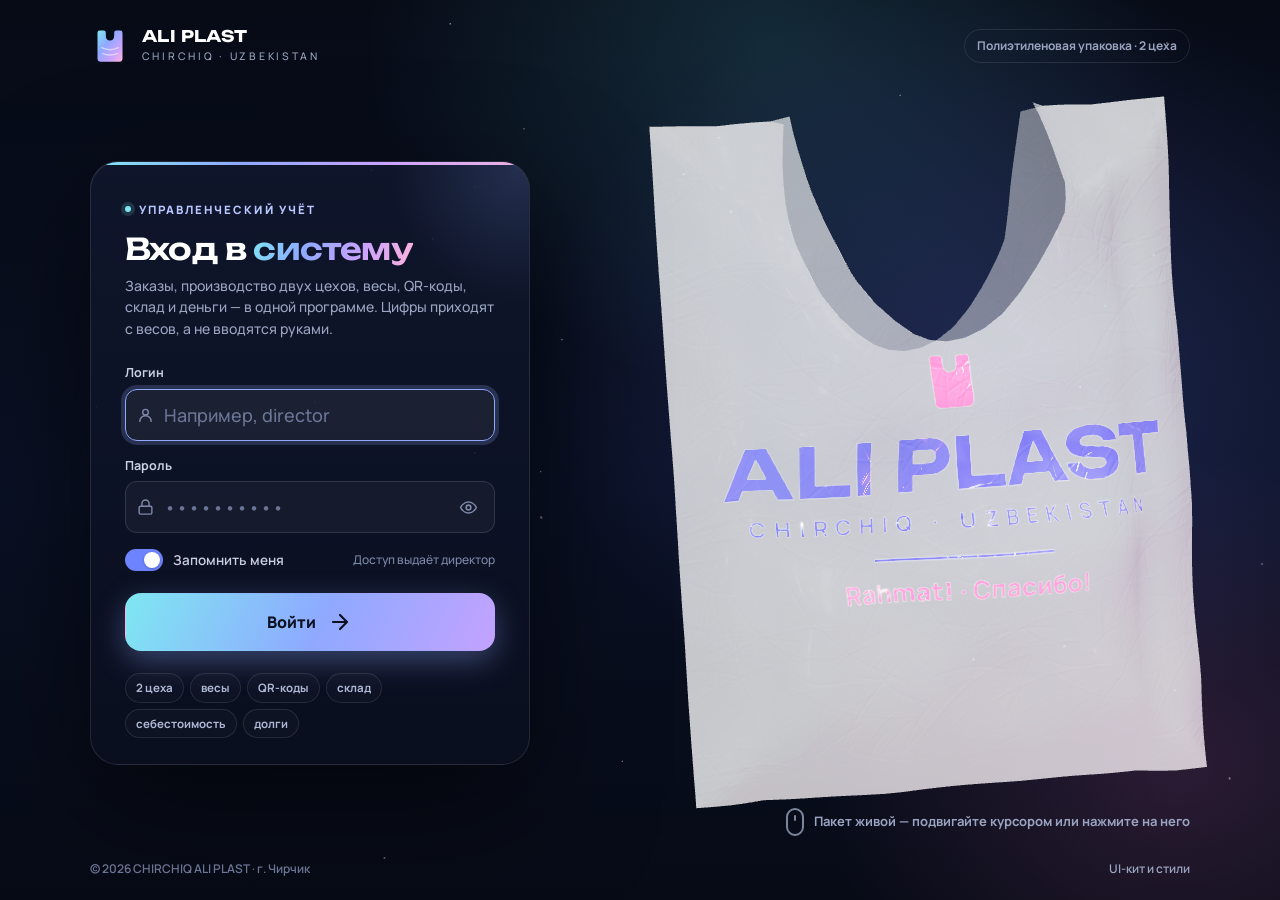
==== commit 948f7729: "Адаптив, свои списки, автотема и правки по замечаниям - Плавный переход между разделами и полоска за" ====
--- a/index.html
+++ b/index.html
@@ -8,8 +8,8 @@
   <meta name="theme-color" content="#070B16">
   <link rel="icon" href="assets/img/favicon.svg" type="image/svg+xml">
   <link rel="preload" href="assets/fonts/unbounded-lat.woff2" as="font" type="font/woff2" crossorigin>
-  <link rel="stylesheet" href="assets/css/app.css?v=1">
-  <link rel="stylesheet" href="assets/css/login.css?v=1">
+  <link rel="stylesheet" href="assets/css/app.css?v=2">
+  <link rel="stylesheet" href="assets/css/login.css?v=2">
   <script type="importmap">{ "imports": { "three": "./assets/js/vendor/three.module.min.js" } }</script>
 </head>
 <body class="login">
@@ -45,7 +45,7 @@
         </div>
         <div class="row between">
           <label class="switch"><input type="checkbox" id="remember" checked>Запомнить меня</label>
-          <span class="hint">Доступ выдаёт главный руководитель</span>
+          <span class="hint">Доступ выдаёт директор</span>
         </div>
         <div class="lg-error hide" role="alert"></div>
         <button class="btn btn-iris btn-xl btn-block" id="go" type="submit">Войти<svg viewBox="0 0 24 24" fill="none" stroke="currentColor" stroke-width="2.2" stroke-linecap="round" stroke-linejoin="round"><path d="M5 12h14M12 5l7 7-7 7"/></svg></button>
@@ -61,11 +61,11 @@
     <svg viewBox="0 0 48 48"><defs><linearGradient id="fb" x1="0" y1="0" x2="1" y2="1"><stop offset="0" stop-color="#7FE7F2" stop-opacity=".55"/><stop offset=".5" stop-color="#C6A2FF" stop-opacity=".45"/><stop offset="1" stop-color="#FFB4DB" stop-opacity=".55"/></linearGradient></defs><path d="M9 8a2.5 2.5 0 0 1 2.5-2.5h5A2.5 2.5 0 0 1 19 8v3.5q0 6 5 6t5-6V8a2.5 2.5 0 0 1 2.5-2.5h5A2.5 2.5 0 0 1 39 8v31a4 4 0 0 1-4 4H13a4 4 0 0 1-4-4z" fill="url(#fb)" stroke="#fff" stroke-opacity=".35" stroke-width=".4"/><path d="M14 26q10 5 20 0M15 33q9 3.5 18 0M13 14q3 8 1 16" fill="none" stroke="#fff" stroke-opacity=".4" stroke-width=".7" stroke-linecap="round"/><text x="24" y="31" text-anchor="middle" font-family="Unbounded, sans-serif" font-weight="700" font-size="4.2" fill="#2340E8" fill-opacity=".85">ALI PLAST</text></svg>
   </div>
 
-  <script src="assets/js/core.js?v=1"></script>
-  <script src="assets/js/data.js?v=1"></script>
-  <script src="assets/js/login.js?v=1"></script>
+  <script src="assets/js/core.js?v=2"></script>
+  <script src="assets/js/data.js?v=2"></script>
+  <script src="assets/js/login.js?v=2"></script>
   <script type="module">
-    import { createBag } from './assets/js/bag.js?v=1';
+    import { createBag } from './assets/js/bag.js?v=2';
     try {
       window.APBag = createBag(document.getElementById('bag'), { onFirstMove: () => document.querySelector('.lg-hint').classList.add('gone') });
       document.body.classList.add('webgl');
--- a/assets/css/app.css
+++ b/assets/css/app.css
@@ -40,14 +40,19 @@
   --ink-300: #9AA4C0;
   --ink-200: #C9D0E2;
 
-  --brand: #3D5AFE;
-  --brand-600: #2E46E6;
+  --brand: #3450F0;
+  --brand-600: #2A43D6;
   --brand-700: #2337C2;
   --brand-400: #6E84FF;
   --brand-100: #DFE5FF;
   --brand-50: #F0F3FF;
+  --brand-t: #3450F0;      /* бренд как цвет текста/ссылок */
   --teal: #10B3A3;
+  --teal-t: #08756B;
   --teal-100: #D4F5F0;
+  --sb-group: #7F8AAD;     /* подписи групп в сайдбаре */
+  --sb-thumb: rgba(70, 80, 105, .28);
+  --sb-thumb-h: rgba(70, 80, 105, .5);
 
   /* «плёнка»: радужный перелив полиэтилена */
   --iris: linear-gradient(115deg, #7FE7F2 0%, #8FA9FF 34%, #C6A2FF 66%, #FFB4DB 100%);
@@ -62,23 +67,23 @@
   --border-strong: #C8D0DE;
   --text: #0E1526;
   --text-2: #465069;
-  --text-3: #7A8399;
+  --text-3: #636C82;
   --focus: 0 0 0 3px rgba(61, 90, 254, .28);
 
-  /* статусы */
-  --ok: #15994A;   --ok-bg: #E6F6EC;
-  --warn: #C77700; --warn-bg: #FFF3DD;
-  --bad: #DC3B42;  --bad-bg: #FDEBEC;
-  --info: #2F6FEB; --info-bg: #E7EFFE;
-  --violet: #7B4CE0; --violet-bg: #F0EAFE;
-  --cyan: #0B92B8; --cyan-bg: #E1F5FB;
-  --orange: #E2621B; --orange-bg: #FDEDE3;
+  /* статусы: оттенки подобраны под контраст ≥ 4,5:1 на своих фонах */
+  --ok: #127A3D;   --ok-bg: #E6F6EC;
+  --warn: #985700; --warn-bg: #FFF3DD;
+  --bad: #C4262E;  --bad-bg: #FDEBEC;
+  --info: #2157CC; --info-bg: #E7EFFE;
+  --violet: #6B3DD1; --violet-bg: #F0EAFE;
+  --cyan: #056F8C; --cyan-bg: #E1F5FB;
+  --orange: #AE4410; --orange-bg: #FDEDE3;
   --slate: #56627C; --slate-bg: #EDF0F5;
 
-  /* цеха */
-  --w1: #3D5AFE; --w1-bg: #ECEFFF;
-  --w2: #10B3A3; --w2-bg: #E0F6F3;
-  --wh: #C77700; --wh-bg: #FFF3DD;
+  /* цеха: --w1/--w2 — заливки, --w1-t/--w2-t — текст */
+  --w1: #3D5AFE; --w1-t: #3450F0; --w1-bg: #ECEFFF;
+  --w2: #10B3A3; --w2-t: #08756B; --w2-bg: #E0F6F3;
+  --wh: #985700; --wh-bg: #FFF3DD;
 
   /* графики: категориальный порядок (проверен валидатором, светлая тема) */
   --s1: #3D5AFE;
@@ -116,18 +121,29 @@
   --border-strong: #2C3958;
   --text: #E7EBF5;
   --text-2: #A9B2CA;
-  --text-3: #727D99;
+  --text-3: #8791AD;
   --brand-100: #1C2659;
   --brand-50: #141B40;
   --teal-100: #0E3532;
-  --ok-bg: #0D2B1C; --warn-bg: #2D2108; --bad-bg: #331417; --info-bg: #0F1F43;
-  --violet-bg: #231A40; --cyan-bg: #0B2A35; --orange-bg: #321A0D; --slate-bg: #1A2236;
-  --w1-bg: #161F4D; --w2-bg: #0D302D; --wh-bg: #2D2108;
-  --w1: #8193FF; --w2: #2CC4B4;
+  --teal-t: #3CD3C2;
+  /* статусы в тёмной теме — светлее, контраст ≥ 4,5:1 */
+  --ok: #45D58F;   --ok-bg: #0D2B1C;
+  --warn: #F2B247; --warn-bg: #2D2108;
+  --bad: #FF7A7F;  --bad-bg: #331417;
+  --info: #86A9FF; --info-bg: #0F1F43;
+  --violet: #B9A2FF; --violet-bg: #231A40;
+  --cyan: #4CCBEA; --cyan-bg: #0B2A35;
+  --orange: #FF9A62; --orange-bg: #321A0D;
+  --slate: #AAB4CB; --slate-bg: #1A2236;
+  --w1: #6E84FF; --w1-t: #93A5FF; --w1-bg: #161F4D;
+  --w2: #2CC4B4; --w2-t: #3CD3C2; --w2-bg: #0D302D;
+  --wh: #F2B247; --wh-bg: #2D2108;
   /* графики: тёмная тема — свои шаги, проверены против #0F1628 */
   --s1: #6E84FF; --s2: #109E91; --s3: #B86BE0; --s4: #E0692A;
   --age-0: #5A6FD6; --age-1: #B9784B; --age-2: #E0692A; --age-3: #F2A27A;
-  --brand: #5B74FF; --brand-600: #4A63F0; --brand-400: #7D91FF;
+  --brand: #3D5AFE; --brand-600: #3450F0; --brand-400: #93A5FF; --brand-t: #93A5FF;
+  --sb-thumb: rgba(169, 178, 202, .22);
+  --sb-thumb-h: rgba(169, 178, 202, .42);
   --sh-sm: 0 1px 2px rgba(0, 0, 0, .4);
   --sh: 0 8px 24px rgba(0, 0, 0, .35);
   --sh-lg: 0 24px 60px rgba(0, 0, 0, .55);
@@ -149,7 +165,7 @@
 h3 { font-size: 15px; font-weight: 700; }
 h4 { font-size: 13px; font-weight: 700; }
 p { margin: 0 0 .6em; }
-a { color: var(--brand); text-decoration: none; }
+a { color: var(--brand-t); text-decoration: none; }
 a:hover { text-decoration: underline; }
 img, svg { display: block; max-width: 100%; }
 button, input, select, textarea { font: inherit; color: inherit; }
@@ -187,7 +203,7 @@
 
 .sb-nav { padding: 6px 12px 16px; flex: 1; }
 .sb-group { margin-top: 14px; }
-.sb-group > span { display: block; padding: 0 10px 6px; font-size: 10.5px; font-weight: 700; letter-spacing: .16em; text-transform: uppercase; color: var(--ink-500); }
+.sb-group > span { display: block; padding: 0 10px 6px; font-size: 10.5px; font-weight: 700; letter-spacing: .16em; text-transform: uppercase; color: var(--sb-group); }
 .sb-link {
   position: relative; display: flex; align-items: center; gap: 11px;
   padding: 9px 10px; margin: 1px 0; border-radius: 10px;
@@ -229,7 +245,7 @@
 .conn i { width: 8px; height: 8px; border-radius: 50%; background: var(--ok); box-shadow: 0 0 0 3px var(--ok-bg); }
 .conn.off i { background: var(--warn); box-shadow: 0 0 0 3px var(--warn-bg); }
 .bell { position: relative; }
-.bell .dot { position: absolute; top: 5px; right: 5px; min-width: 16px; height: 16px; padding: 0 4px; border-radius: 8px; background: var(--bad); color: #fff; font-size: 10px; font-weight: 800; display: grid; place-items: center; border: 2px solid var(--bg); }
+.bell .dot { position: absolute; top: 3px; right: 1px; min-width: 19px; height: 19px; padding: 0 5px; border-radius: 10px; background: #E5383B; color: #fff; font-size: 10.5px; font-weight: 800; line-height: 1; display: grid; place-items: center; border: 2px solid var(--bg); transform: translate(30%, -20%); box-shadow: 0 2px 6px rgba(229, 56, 59, .35); pointer-events: none; }
 
 /* заголовок страницы */
 .page-head { display: flex; align-items: flex-end; gap: 16px; flex-wrap: wrap; margin-bottom: 20px; }
@@ -249,6 +265,8 @@
 .stack { display: flex; flex-direction: column; gap: 16px; }
 .row { display: flex; align-items: center; gap: 10px; flex-wrap: wrap; }
 .row.nowrap { flex-wrap: nowrap; }
+/* в строке без переноса блоков текст внутри всё равно переносится и сжимается */
+.row.nowrap > div, .row.nowrap > span:not(.badge):not(.chip):not(.delta):not(.avatar) { min-width: 0; white-space: normal; }
 .between { justify-content: space-between; }
 .grow { flex: 1; min-width: 0; }
 
@@ -271,7 +289,8 @@
 .kpi .k-value { font: 800 26px/1.1 var(--font-sans); letter-spacing: -.02em; font-variant-numeric: tabular-nums; }
 .kpi .k-value small { font-size: 13px; font-weight: 700; color: var(--text-3); margin-left: 4px; letter-spacing: 0; }
 .kpi .k-foot { display: flex; align-items: center; gap: 8px; font-size: 12px; color: var(--text-3); font-weight: 600; flex-wrap: wrap; }
-.kpi .k-spark { position: absolute; right: 12px; bottom: 12px; width: 96px; height: 34px; opacity: .9; }
+.kpi .k-spark { position: absolute; right: 14px; top: 42px; width: 84px; height: 32px; opacity: .9; pointer-events: none; }
+.kpi.has-spark .k-value { padding-right: 92px; }
 .kpi.clickable { cursor: pointer; transition: border-color .15s, transform .15s; }
 .kpi.clickable:hover { border-color: var(--brand-400); }
 .delta { display: inline-flex; align-items: center; gap: 3px; padding: 2px 7px; border-radius: 999px; font-size: 11.5px; font-weight: 800; }
@@ -295,7 +314,7 @@
 .btn-primary { --b-bg: var(--brand); --b-fg: #fff; --b-bd: var(--brand); box-shadow: 0 1px 0 rgba(255,255,255,.18) inset, 0 4px 14px rgba(61, 90, 254, .28); }
 .btn-primary:hover { --b-bg: var(--brand-600); border-color: var(--brand-600); }
 .btn-secondary { --b-bg: var(--surface); }
-.btn-soft { --b-bg: var(--brand-50); --b-fg: var(--brand); --b-bd: transparent; }
+.btn-soft { --b-bg: var(--brand-50); --b-fg: var(--brand-t); --b-bd: transparent; }
 .btn-soft:hover { --b-bg: var(--brand-100); border-color: transparent; }
 .btn-ghost { --b-bg: transparent; --b-bd: transparent; --b-fg: var(--text-2); }
 .btn-ghost:hover { --b-bg: var(--surface-3); border-color: transparent; color: var(--text); }
@@ -386,7 +405,7 @@
 .tab.on { color: var(--text); }
 .tab.on::after { content: ''; position: absolute; left: 10px; right: 10px; bottom: -1px; height: 2px; border-radius: 2px; background: var(--brand); }
 .tab .pill { font-size: 11px; padding: 1px 7px; border-radius: 999px; background: var(--surface-3); color: var(--text-2); }
-.tab.on .pill { background: var(--brand-50); color: var(--brand); }
+.tab.on .pill { background: var(--brand-50); color: var(--brand-t); }
 
 /* ---------- Бейджи / чипы ---------- */
 .badge { --bd-c: var(--slate); --bd-bg: var(--slate-bg); display: inline-flex; align-items: center; gap: 6px; height: 24px; padding: 0 9px; border-radius: 999px; background: var(--bd-bg); color: var(--bd-c); font-weight: 700; font-size: 12px; white-space: nowrap; line-height: 1; }
@@ -400,13 +419,13 @@
 .b-violet { --bd-c: var(--violet); --bd-bg: var(--violet-bg); }
 .b-cyan { --bd-c: var(--cyan); --bd-bg: var(--cyan-bg); }
 .b-orange { --bd-c: var(--orange); --bd-bg: var(--orange-bg); }
-.b-teal { --bd-c: var(--teal); --bd-bg: var(--teal-100); }
+.b-teal { --bd-c: var(--teal-t); --bd-bg: var(--teal-100); }
 .b-dark { --bd-c: #fff; --bd-bg: var(--ink-700); }
-.b-brand { --bd-c: var(--brand); --bd-bg: var(--brand-50); }
+.b-brand { --bd-c: var(--brand-t); --bd-bg: var(--brand-50); }
 
 .chip { display: inline-flex; align-items: center; gap: 6px; height: 24px; padding: 0 9px; border-radius: 7px; font-weight: 800; font-size: 11.5px; letter-spacing: .02em; white-space: nowrap; }
-.chip.w1 { color: var(--w1); background: var(--w1-bg); }
-.chip.w2 { color: var(--w2); background: var(--w2-bg); }
+.chip.w1 { color: var(--w1-t); background: var(--w1-bg); }
+.chip.w2 { color: var(--w2-t); background: var(--w2-bg); }
 .chip.wh { color: var(--wh); background: var(--wh-bg); }
 .chip.ghost { color: var(--text-2); background: var(--surface-3); }
 .chip.urgent { color: #fff; background: var(--bad); }
@@ -499,7 +518,12 @@
 .pop { position: absolute; z-index: 60; min-width: 300px; max-width: 380px; background: var(--surface); border: 1px solid var(--border); border-radius: 16px; box-shadow: var(--sh-lg); overflow: hidden; animation: popIn .2s var(--ease); }
 .pop-h { padding: 14px 16px 10px; display: flex; align-items: center; justify-content: space-between; border-bottom: 1px solid var(--border); }
 .pop-b { max-height: 420px; overflow-y: auto; }
-.tip { position: fixed; z-index: 300; pointer-events: none; padding: 8px 10px; border-radius: 10px; background: var(--ink-900); color: #fff; font-size: 12px; font-weight: 600; box-shadow: var(--sh); white-space: pre-line; max-width: 260px; line-height: 1.4; }
+.tip { position: fixed; z-index: 300; pointer-events: none; padding: 7px 11px; border-radius: 10px; background: var(--ink-850); color: #fff; font: 600 12.5px/1.4 var(--font-sans); box-shadow: 0 10px 28px rgba(6, 10, 20, .28); border: 1px solid rgba(255, 255, 255, .08); white-space: pre-line; max-width: 280px; opacity: 0; transform: translateY(3px); transition: opacity .14s ease, transform .14s ease; }
+.tip.on { opacity: 1; transform: none; }
+.tip::after { content: ''; position: absolute; width: 8px; height: 8px; background: inherit; border: inherit; border-width: 0 1px 1px 0; display: none; }
+.tip.at-top::after { display: block; left: calc(50% - 4px); bottom: -5px; transform: rotate(45deg); }
+.tip.at-right::after { display: block; left: -5px; top: calc(50% - 4px); transform: rotate(135deg); }
+[data-theme="dark"] .tip { background: #1D2742; border-color: #2C3958; }
 
 /* ---------- Пустые состояния / заглушки ---------- */
 .empty { padding: 38px 20px; text-align: center; color: var(--text-3); }
@@ -527,12 +551,13 @@
 .timeline li small { color: var(--text-3); font-weight: 600; }
 
 /* конвейер статусов */
-.pipeline { display: grid; grid-template-columns: repeat(10, minmax(84px, 1fr)); gap: 6px; overflow-x: auto; }
+.pipeline { display: grid; grid-template-columns: repeat(10, minmax(0, 1fr)); gap: 6px; }
 .pipe { padding: 10px 10px 9px; border-radius: 12px; background: var(--surface); border: 1px solid var(--border); cursor: pointer; text-align: left; transition: .15s; min-width: 0; }
 .pipe:hover { border-color: var(--brand-400); }
 .pipe.on { border-color: var(--brand); box-shadow: 0 0 0 3px var(--brand-100); }
 .pipe b { display: block; font: 800 20px/1 var(--font-sans); margin: 6px 0 0; font-variant-numeric: tabular-nums; }
-.pipe span { font-size: 11.5px; font-weight: 700; color: var(--text-2); display: flex; align-items: center; gap: 6px; white-space: nowrap; overflow: hidden; text-overflow: ellipsis; }
+.pipe span { font-size: 11.5px; font-weight: 700; color: var(--text-2); display: flex; align-items: flex-start; gap: 6px; line-height: 1.25; min-height: 1.25em; }
+.pipe span .dot { margin-top: 4px; }
 
 /* станки */
 .machine { display: flex; gap: 12px; padding: 12px 14px; border-radius: 14px; border: 1px solid var(--border); background: var(--surface); align-items: center; }
@@ -622,7 +647,7 @@
 /* ---------- Утилиты ---------- */
 .muted { color: var(--text-3); }
 .text-2 { color: var(--text-2); }
-.ok-t { color: var(--ok); } .bad-t { color: var(--bad); } .warn-t { color: var(--warn); } .brand-t { color: var(--brand); }
+.ok-t { color: var(--ok); } .bad-t { color: var(--bad); } .warn-t { color: var(--warn); } .brand-t { color: var(--brand-t); }
 .fw-8 { font-weight: 800; } .fw-7 { font-weight: 700; }
 .fs-12 { font-size: 12px; } .fs-13 { font-size: 13px; } .fs-16 { font-size: 16px; } .fs-20 { font-size: 20px; }
 .mt-0 { margin-top: 0; } .mt-8 { margin-top: 8px; } .mt-12 { margin-top: 12px; } .mt-16 { margin-top: 16px; } .mt-24 { margin-top: 24px; }
@@ -640,48 +665,249 @@
 .logo-mark { display: block; }
 .wordmark { font-family: var(--font-display); font-weight: 700; letter-spacing: .02em; }
 
-/* ---------- Адаптив ---------- */
+/* ---------- Прокрутка в стиле сайта ---------- */
+::-webkit-scrollbar { width: 10px; height: 10px; }
+::-webkit-scrollbar-track { background: transparent; }
+::-webkit-scrollbar-thumb { background: var(--sb-thumb); border-radius: 999px; border: 3px solid transparent; background-clip: padding-box; }
+::-webkit-scrollbar-thumb:hover { background: var(--sb-thumb-h); border: 3px solid transparent; background-clip: padding-box; }
+::-webkit-scrollbar-corner, ::-webkit-scrollbar-button { display: none; background: transparent; }
+.sidebar::-webkit-scrollbar-thumb { background: rgba(255, 255, 255, .12); border: 3px solid transparent; background-clip: padding-box; }
+.sidebar::-webkit-scrollbar-thumb:hover { background: rgba(255, 255, 255, .22); border: 3px solid transparent; background-clip: padding-box; }
+@supports (-moz-appearance: none) { * { scrollbar-width: thin; scrollbar-color: var(--sb-thumb) transparent; } .sidebar { scrollbar-color: rgba(255, 255, 255, .14) transparent; } }
+
+/* ---------- Переход между разделами ---------- */
+.page.enter > * { animation: pageIn .46s var(--ease) both; }
+.page.enter > *:nth-child(2) { animation-delay: .035s; }
+.page.enter > *:nth-child(3) { animation-delay: .07s; }
+.page.enter > *:nth-child(4) { animation-delay: .105s; }
+.page.enter > *:nth-child(5) { animation-delay: .14s; }
+.page.enter > *:nth-child(n+6) { animation-delay: .17s; }
+@keyframes pageIn { from { opacity: 0; transform: translateY(12px); } }
+.page.fade { animation: fadeIn .22s ease both; }
+#routebar { position: fixed; top: 0; left: 0; right: 0; height: 3px; z-index: 150; background: var(--iris); transform-origin: left center; transform: scaleX(0); opacity: 0; pointer-events: none; }
+#routebar.go { animation: routeGo .7s var(--ease) forwards; }
+@keyframes routeGo { 0% { opacity: 1; transform: scaleX(.05); } 55% { opacity: 1; transform: scaleX(.8); } 100% { opacity: 0; transform: scaleX(1); } }
+.sb-link { transition: background .2s, color .2s, padding .2s; }
+
+/* ---------- Плавная смена темы ---------- */
+::view-transition-old(root), ::view-transition-new(root) { animation: none; mix-blend-mode: normal; }
+html.theme-fade, html.theme-fade *, html.theme-fade *::before, html.theme-fade *::after { transition: background-color .6s ease, border-color .6s ease, color .6s ease, fill .6s ease, stroke .6s ease, box-shadow .6s ease !important; }
+
+/* ---------- Выпадающий список в стиле сайта ---------- */
+.csel { position: relative; display: block; width: 100%; min-width: 0; }
+.csel > select { position: absolute; inset: 0; width: 100%; height: 100%; opacity: 0; pointer-events: none; }
+.csel-btn {
+  display: flex; align-items: center; gap: 8px; width: 100%; height: 40px; padding: 0 12px; border-radius: 10px;
+  border: 1px solid var(--border-strong); background: var(--surface); color: var(--text); font: 600 14px/1 var(--font-sans);
+  text-align: left; cursor: pointer; transition: border-color .15s, box-shadow .15s, background .15s;
+}
+.csel-btn > span { flex: 1; min-width: 0; overflow: hidden; text-overflow: ellipsis; white-space: nowrap; }
+.csel-btn::after { content: ''; width: 16px; height: 16px; flex: none; background: var(--text-3); transition: transform .2s var(--ease);
+  -webkit-mask: url("data:image/svg+xml,%3Csvg xmlns='http://www.w3.org/2000/svg' viewBox='0 0 24 24' fill='none' stroke='%23000' stroke-width='2.4' stroke-linecap='round' stroke-linejoin='round'%3E%3Cpath d='m6 9 6 6 6-6'/%3E%3C/svg%3E") center / contain no-repeat;
+  mask: url("data:image/svg+xml,%3Csvg xmlns='http://www.w3.org/2000/svg' viewBox='0 0 24 24' fill='none' stroke='%23000' stroke-width='2.4' stroke-linecap='round' stroke-linejoin='round'%3E%3Cpath d='m6 9 6 6 6-6'/%3E%3C/svg%3E") center / contain no-repeat; }
+.csel-btn:hover { border-color: var(--text-3); }
+.csel-btn:focus-visible, .csel.open .csel-btn { outline: none; border-color: var(--brand); box-shadow: var(--focus); }
+.csel.open .csel-btn::after { transform: rotate(180deg); background: var(--brand-t); }
+.csel.sm .csel-btn { height: 32px; font-size: 13px; border-radius: 8px; padding: 0 10px; }
+.csel.lg .csel-btn { height: 52px; font-size: 18px; border-radius: 12px; padding: 0 14px; }
+.csel.disabled .csel-btn { background: var(--surface-3); color: var(--text-3); cursor: not-allowed; }
+.csel-btn.lvl-0 > span { color: var(--text-3); } .csel-btn.lvl-1 > span { color: var(--info); } .csel-btn.lvl-2 > span { color: var(--ok); } .csel-btn.lvl-3 > span { color: var(--violet); }
+.perm-table .csel-btn { height: 32px; font-size: 12.5px; border-radius: 8px; padding: 0 9px; }
+.csel-menu { position: fixed; z-index: 260; min-width: 200px; max-width: min(460px, calc(100vw - 16px)); overflow-y: auto; overscroll-behavior: contain; padding: 6px;
+  background: var(--surface); border: 1px solid var(--border); border-radius: 14px; box-shadow: var(--sh-lg); animation: popIn .16s var(--ease); }
+.csel-menu.up { animation-name: popUp; }
+@keyframes popUp { from { opacity: 0; transform: translateY(-6px) scale(.98); } }
+.csel-search { position: sticky; top: -6px; z-index: 1; margin: -6px -6px 6px; padding: 8px; background: var(--surface); border-bottom: 1px solid var(--border); }
+.csel-opt { display: flex; align-items: center; gap: 10px; padding: 9px 10px; border-radius: 9px; cursor: pointer; font-weight: 600; font-size: 13.5px; color: var(--text); line-height: 1.3; }
+.csel-opt > span { flex: 1; min-width: 0; }
+.csel-opt svg { width: 16px; height: 16px; flex: none; color: var(--brand-t); opacity: 0; }
+.csel-opt:hover, .csel-opt.act { background: var(--surface-3); }
+.csel-opt.sel { color: var(--brand-t); background: var(--brand-50); }
+.csel-opt.sel svg { opacity: 1; }
+.csel-opt.off { opacity: .45; pointer-events: none; }
+.csel-empty { padding: 14px 10px; color: var(--text-3); font-weight: 600; font-size: 13px; }
+.csel-sheet-h { display: none; }
+.csel-scrim { position: fixed; inset: 0; z-index: 255; background: rgba(6, 10, 20, .5); animation: fadeIn .2s ease; }
+@keyframes sheetIn { from { transform: translateY(100%); } }
+
+/* ---------- Деньги: приход и расход ---------- */
+.amt-in { color: var(--ok); font-weight: 800; white-space: nowrap; }
+.amt-out { color: var(--bad); font-weight: 800; white-space: nowrap; }
+.amt-zero { color: var(--text-3); }
+
+/* ---------- Нижняя навигация (телефон) и поиск ---------- */
+.bnav { display: none; }
+.topbar .tb-find { display: none; }
+.grid { align-content: start; }
+.bell { z-index: 1; }
+.sb-scope .short { display: none; }
+
+/* ---------- Адаптив: ноутбук ---------- */
 @media (max-width: 1280px) {
   .g-5 { grid-template-columns: repeat(3, minmax(0, 1fr)); }
   .g-4 { grid-template-columns: repeat(2, minmax(0, 1fr)); }
   .big-actions { grid-template-columns: repeat(2, minmax(0, 1fr)); }
+  .pipeline { grid-template-columns: repeat(5, minmax(0, 1fr)); }
 }
 @media (max-width: 1080px) {
-  .app { grid-template-columns: 1fr; }
-  .sidebar { position: fixed; left: 0; top: 0; bottom: 0; width: var(--sidebar-w); transform: translateX(-100%); transition: transform .28s var(--ease); box-shadow: var(--sh-lg); }
-  body.nav-open .sidebar { transform: none; }
-  body.nav-open .nav-scrim { position: fixed; inset: 0; background: rgba(6, 10, 20, .5); z-index: 35; }
-  .topbar .burger { display: inline-flex; }
-  .g-21, .g-12, .g-3 { grid-template-columns: 1fr; }
+  .g-21, .g-12, .g-3 { grid-template-columns: minmax(0, 1fr); }
   .span-2 { grid-column: auto; }
   .tb-search { display: none; }
-}
+  .topbar .tb-find { display: inline-flex; }
+  .content { padding: 20px 20px 48px; }
+}
+
+/* ---------- Адаптив: планшет — сайдбар-«рельс» с иконками ---------- */
+@media (min-width: 721px) and (max-width: 1080px) {
+  :root { --sidebar-w: 76px; }
+  .app { grid-template-columns: var(--sidebar-w) 1fr; }
+  .sb-brand { justify-content: center; padding: 18px 0 14px; }
+  .sb-brand > span, .sb-group > span, .sb-link > span:not(.sb-count), .sb-link .sb-lock, .sb-user .who { display: none; }
+  .sb-nav { padding: 4px 10px 16px; }
+  .sb-group { margin-top: 10px; padding-top: 10px; border-top: 1px solid rgba(255, 255, 255, .05); }
+  .sb-group:first-child { border-top: 0; padding-top: 0; }
+  .sb-link { justify-content: center; padding: 11px 0; }
+  .sb-link svg { width: 20px; height: 20px; }
+  .sb-link.active::before { left: -10px; }
+  .sb-link .sb-count { position: absolute; top: 3px; right: 3px; min-width: 17px; height: 17px; padding: 0 4px; font-size: 10px; margin: 0; }
+  .sb-scope { flex-direction: column; margin: 0 10px 6px; }
+  .sb-scope button { padding: 6px 0; font-size: 11px; }
+  .sb-scope .full { display: none; } .sb-scope .short { display: inline; }
+  .sb-scope .lock { justify-content: center; padding: 7px 0; }
+  .sb-scope .lock span { display: none; }
+  .sb-user { flex-direction: column; gap: 6px; padding: 8px 0; margin: 0 10px 12px; }
+  .topbar { padding: 0 20px; }
+}
+
+/* ---------- Адаптив: телефон ---------- */
 @media (max-width: 720px) {
-  .content { padding: 16px 16px 40px; }
-  .topbar { padding: 0 12px 0 8px; gap: 8px; }
+  .app { grid-template-columns: 1fr; }
+  .sidebar { position: fixed; left: 0; top: 0; bottom: 0; width: min(300px, 86vw); transform: translateX(-104%); transition: transform .3s var(--ease); box-shadow: var(--sh-lg); z-index: 90; }
+  body.nav-open .sidebar { transform: none; }
+  body.nav-open .nav-scrim { position: fixed; inset: 0; background: rgba(6, 10, 20, .5); z-index: 85; animation: fadeIn .2s ease; }
+  .topbar { height: 56px; padding: 0 8px 0 14px; gap: 4px; }
+  .topbar .crumbs small { display: none; }
+  .topbar .crumbs b { font-size: 16px; }
+  .topbar .conn { padding: 6px; border-radius: 50%; }
   .topbar .conn span { display: none; }
-  .g-2, .g-4, .g-5, .form-grid, .form-grid.g3 { grid-template-columns: 1fr; }
-  .g-4.keep-2, .g-5.keep-2 { grid-template-columns: repeat(2, minmax(0, 1fr)); }
-  h1 { font-size: 20px; }
-  .kpi .k-value { font-size: 22px; }
+  .content { padding: 16px 14px calc(96px + env(safe-area-inset-bottom)); }
+  .page-head { gap: 12px; margin-bottom: 16px; }
+  .page-head .ph-text { min-width: 0; flex-basis: 100%; }
+  .page-head p { font-size: 13.5px; }
+  .page-head .ph-actions { width: 100%; flex-wrap: nowrap; overflow-x: auto; padding-bottom: 2px; scrollbar-width: none; }
+  .page-head .ph-actions::-webkit-scrollbar { display: none; }
+  .page-head .ph-actions .btn { flex: none; }
+  .g-2, .g-4, .g-5, .form-grid, .form-grid.g3 { grid-template-columns: minmax(0, 1fr); }
+  .g-4.keep-2, .g-5.keep-2 { grid-template-columns: repeat(2, minmax(0, 1fr)); gap: 10px; }
+  .stack > *, .grid > * { min-width: 0; }
+  .row > .btn-xl, .row > .btn-xl.right { flex: 1 1 100%; margin-left: 0; }
+  .scale-display .sd-top .right { margin-left: 0; }
+  .g-5.keep-2 > :last-child:nth-child(odd), .g-4.keep-2 > :last-child:nth-child(odd) { grid-column: span 2; }
+  h1 { font-size: 21px; }
+  .kpi { padding: 14px; }
+  .kpi .k-value { font-size: 21px; }
   .kpi .k-spark { display: none; }
-  .modal { border-radius: 18px; }
-  .drawer-b { padding: 16px; }
-  .big-actions { grid-template-columns: 1fr 1fr; }
+  .kpi.has-spark .k-value { padding-right: 0; }
+  .card-h { padding: 14px 14px 0; }
+  .card-b { padding: 14px; }
+  .card-f { padding: 12px 14px; }
+  /* статусы — горизонтальная лента, чтобы не занимать пол-экрана */
+  .pipeline { display: flex; overflow-x: auto; scroll-snap-type: x proximity; margin: 0 -14px 14px; padding: 0 14px 4px; scrollbar-width: none; }
+  .pipeline::-webkit-scrollbar { display: none; }
+  .pipe { flex: 0 0 auto; min-width: 104px; padding: 9px 12px; scroll-snap-align: start; }
+  .pipe b { font-size: 18px; margin-top: 4px; }
+  .pipe span { white-space: nowrap; }
+  /* фильтры над таблицей — каждый во всю ширину */
+  .card-h > .input-icon, .card-h > .csel, .card-h > .select { flex: 1 1 100%; max-width: none !important; }
+  .card-h > .seg, .seg.right { margin-left: 0; }
+  .seg { max-width: 100%; overflow-x: auto; scrollbar-width: none; }
+  .seg::-webkit-scrollbar { display: none; }
+  .row > .seg.right { margin-left: 0; }
+  .tabs { margin-left: -14px; margin-right: -14px; padding: 0 8px; }
+  .input, .select, .textarea, .csel-btn { font-size: 16px; }
+  .input, .select, .csel-btn { height: 44px; }
+  .csel.sm .csel-btn, .input-sm { height: 38px; font-size: 15px; }
+  .btn { height: 42px; }
+  .btn-sm { height: 36px; }
   .btn-xl { height: 56px; font-size: 16px; }
-  .dl { grid-template-columns: 1fr; gap: 2px; }
-  .dl dd { margin-bottom: 8px; }
-  .toasts { left: 16px; right: 16px; }
+  .big-actions { grid-template-columns: 1fr 1fr; gap: 10px; }
+  .big-act { padding: 14px; gap: 10px; }
+  .big-act b { font-size: 14.5px; }
+  .dl { grid-template-columns: minmax(92px, 34%) minmax(0, 1fr); gap: 8px 12px; }
+  .dl dd { margin-bottom: 0; }
+  .board { grid-auto-columns: 86vw; scroll-snap-type: x mandatory; margin: 0 -14px; padding: 0 14px 8px; }
+  .lane { scroll-snap-align: start; }
+  .scale-display { padding: 18px; border-radius: 18px; }
+  .scale-display .sd-val { font-size: 56px; }
+  /* окна — снизу, как «лист» */
+  .overlay.center { align-items: flex-end; padding: 0; }
+  .modal { width: 100%; max-height: 92vh; border-radius: 22px 22px 0 0; animation: sheetIn .3s var(--ease); padding-bottom: env(safe-area-inset-bottom); }
+  .modal-h { padding: 18px 16px 4px; }
+  .modal-b { padding: 12px 16px 16px; }
+  .modal-f { padding: 12px 16px; }
+  .modal-f .btn { flex: 1 1 auto; }
+  .drawer { width: 100%; animation: sheetIn .32s var(--ease); }
+  .drawer-h { padding: 12px 14px; }
+  .drawer-h .avatar.lg { display: none; }
+  .drawer-h .grow b { font-size: 15.5px; line-height: 1.3; display: -webkit-box; -webkit-line-clamp: 2; -webkit-box-orient: vertical; overflow: hidden; }
+  .drawer-b { padding: 14px; }
+  /* кнопки карточки — одной строкой с прокруткой, главная первой */
+  .drawer-f { padding: 10px 14px calc(10px + env(safe-area-inset-bottom)); flex-wrap: nowrap; overflow-x: auto; scrollbar-width: none; }
+  .drawer-f::-webkit-scrollbar { display: none; }
+  .drawer-f .btn { flex: none; }
+  .pop { left: 8px !important; right: 8px !important; min-width: 0; max-width: none; }
+  .toasts { left: 14px; right: 14px; bottom: calc(84px + env(safe-area-inset-bottom)); }
   .toast { min-width: 0; max-width: none; }
+  /* выпадающий список — снизу на весь экран */
+  .csel-menu.sheet { left: 0 !important; right: 0 !important; top: auto !important; bottom: 0 !important; width: auto !important; max-width: none; max-height: 72vh !important;
+    border-radius: 22px 22px 0 0; padding: 0 10px calc(14px + env(safe-area-inset-bottom)); animation: sheetIn .28s var(--ease); }
+  .csel-menu.sheet .csel-sheet-h { display: block; position: sticky; top: 0; z-index: 2; background: var(--surface); padding: 10px 6px 10px; text-align: center; }
+  .csel-sheet-h i { display: block; width: 40px; height: 4px; border-radius: 4px; background: var(--border-strong); margin: 0 auto 10px; }
+  .csel-sheet-h b { font-size: 15px; }
+  .csel-menu.sheet .csel-search { top: 52px; margin: 0 -10px 6px; padding: 6px 10px 8px; }
+  .csel-menu.sheet .csel-opt { padding: 13px 12px; font-size: 15.5px; }
+  /* таблицы превращаются в карточки */
+  .table-wrap { overflow: visible; }
+  .table.stackable thead { display: none; }
+  .table.stackable, .table.stackable tbody, .table.stackable tfoot, .table.stackable tr, .table.stackable td { display: block; width: 100%; }
+  .table.stackable tr { padding: 12px 14px; border-bottom: 1px solid var(--border); }
+  .table.stackable tbody tr:last-child { border-bottom: 0; }
+  .table.stackable td { border: 0; padding: 3px 0; display: flex; flex-wrap: wrap; justify-content: flex-end; align-items: baseline; column-gap: 8px; text-align: right; min-height: 0; }
+  .table.stackable td::before { content: attr(data-label); flex: none; max-width: 46%; margin-right: auto; padding-right: 10px; text-align: left; color: var(--text-3); font-size: 12px; font-weight: 700; }
+  .table.stackable td .cell-sub { flex-basis: 100%; }
+  .table.stackable td:first-child { display: block; text-align: left; padding-bottom: 6px; }
+  .table.stackable td:first-child::before { display: none; }
+  .table.stackable td:empty, .table.stackable td[data-label=""]::before { display: none; }
+  .table.stackable td > .progress { flex: 1; max-width: 50%; margin-top: 6px; }
+  .table.stackable td .cell-sub { margin-top: 0; }
+  .table.stackable tfoot tr { background: var(--surface-2); }
+  .table.stackable tr.row-bad { background: color-mix(in srgb, var(--bad-bg) 60%, transparent); }
+  .table.stackable tr.row-warn { background: color-mix(in srgb, var(--warn-bg) 60%, transparent); }
+  .table.stackable tr.row-bad td, .table.stackable tr.row-warn td { background: none; }
+  .table.stackable tfoot td { background: none; border: 0; }
+  .table.no-stack { min-width: 560px; }
+  .table-wrap:has(.no-stack) { overflow-x: auto; }
+  /* нижняя навигация */
+  .bnav { display: grid; grid-template-columns: repeat(5, minmax(0, 1fr)); position: fixed; left: 0; right: 0; bottom: 0; z-index: 80;
+    padding: 6px 6px calc(6px + env(safe-area-inset-bottom)); background: var(--surface); border-top: 1px solid var(--border); box-shadow: 0 -8px 24px rgba(14, 21, 38, .08); }
+  .bnav a, .bnav button { position: relative; display: flex; flex-direction: column; align-items: center; justify-content: center; gap: 3px; height: 52px; border: 0; background: none; border-radius: 12px;
+    color: var(--text-3); font: 700 10.5px/1.1 var(--font-sans); text-decoration: none !important; cursor: pointer; }
+  .bnav svg { width: 22px; height: 22px; }
+  .bnav .on { color: var(--brand-t); background: var(--brand-50); }
+  .bnav .cnt { position: absolute; top: 3px; left: calc(50% + 6px); min-width: 17px; height: 17px; padding: 0 4px; border-radius: 9px; background: #E5383B; color: #fff; font-size: 10px; display: grid; place-items: center; border: 2px solid var(--surface); }
+}
+@media (max-width: 380px) {
+  .g-4.keep-2, .g-5.keep-2 { grid-template-columns: minmax(0, 1fr); }
+  .g-5.keep-2 > :last-child:nth-child(odd), .g-4.keep-2 > :last-child:nth-child(odd) { grid-column: auto; }
+  .big-actions { grid-template-columns: 1fr; }
 }
 
 @media (prefers-reduced-motion: reduce) {
   *, *::before, *::after { animation-duration: .01ms !important; transition-duration: .01ms !important; }
 }
-
 /* ---------- Печать ---------- */
 @media print {
-  .sidebar, .topbar, .ph-actions, .no-print, .toasts, .tabs, .btn { display: none !important; }
+  .sidebar, .topbar, .ph-actions, .no-print, .toasts, .tabs, .btn, .bnav, #routebar, .tip { display: none !important; }
   .app { display: block; }
   body { background: #fff; color: #000; }
   .content { padding: 0; max-width: none; }
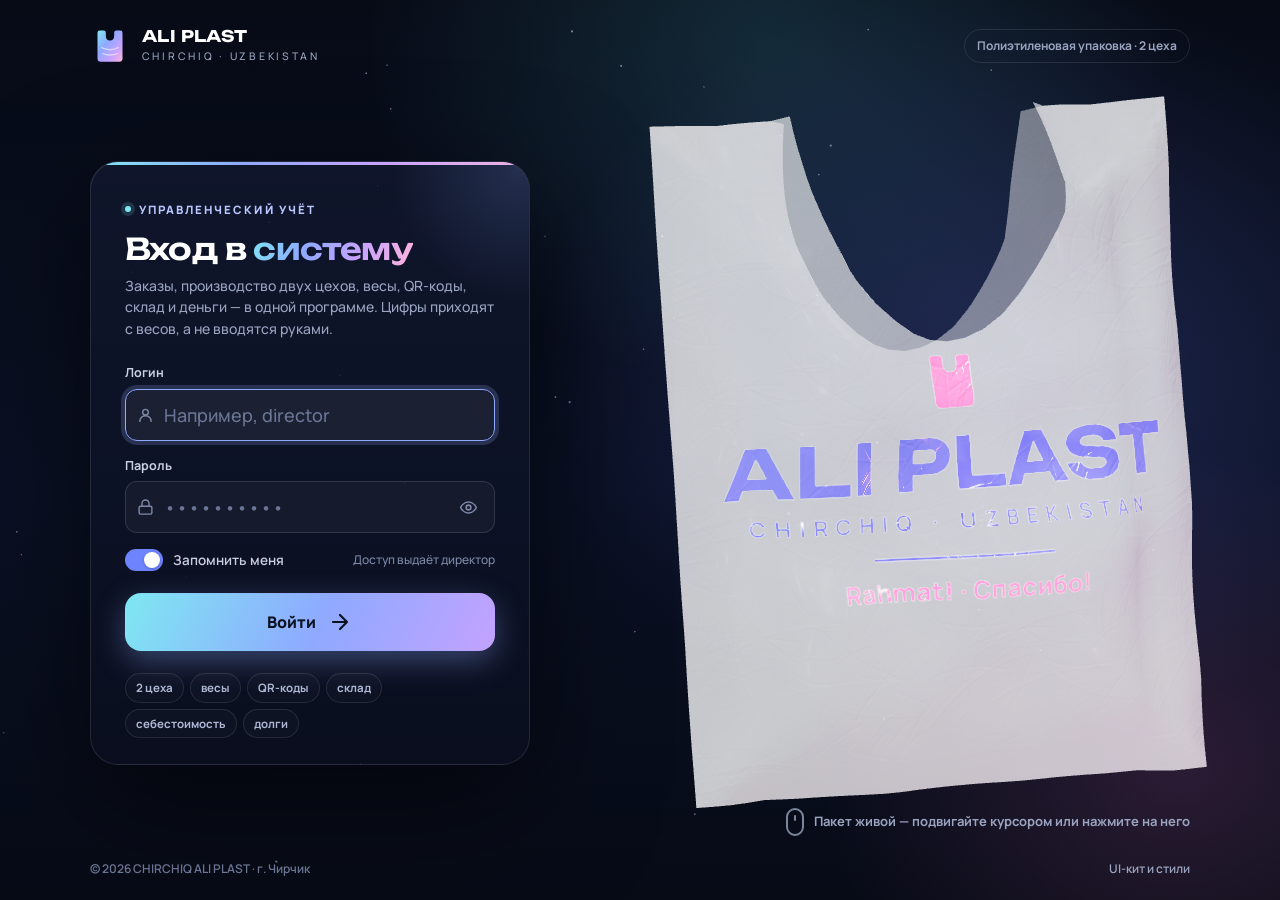
==== commit 243c6345: "Печать этикеток на Xprinter через агента вместо печати браузера Принтер стоит в Windows на драйвере " ====
--- a/index.html
+++ b/index.html
@@ -8,8 +8,8 @@
   <meta name="theme-color" content="#070B16">
   <link rel="icon" href="assets/img/favicon.svg" type="image/svg+xml">
   <link rel="preload" href="assets/fonts/unbounded-lat.woff2" as="font" type="font/woff2" crossorigin>
-  <link rel="stylesheet" href="assets/css/app.css?v=2">
-  <link rel="stylesheet" href="assets/css/login.css?v=2">
+  <link rel="stylesheet" href="assets/css/app.css?v=3">
+  <link rel="stylesheet" href="assets/css/login.css?v=3">
   <script type="importmap">{ "imports": { "three": "./assets/js/vendor/three.module.min.js" } }</script>
 </head>
 <body class="login">
@@ -61,11 +61,11 @@
     <svg viewBox="0 0 48 48"><defs><linearGradient id="fb" x1="0" y1="0" x2="1" y2="1"><stop offset="0" stop-color="#7FE7F2" stop-opacity=".55"/><stop offset=".5" stop-color="#C6A2FF" stop-opacity=".45"/><stop offset="1" stop-color="#FFB4DB" stop-opacity=".55"/></linearGradient></defs><path d="M9 8a2.5 2.5 0 0 1 2.5-2.5h5A2.5 2.5 0 0 1 19 8v3.5q0 6 5 6t5-6V8a2.5 2.5 0 0 1 2.5-2.5h5A2.5 2.5 0 0 1 39 8v31a4 4 0 0 1-4 4H13a4 4 0 0 1-4-4z" fill="url(#fb)" stroke="#fff" stroke-opacity=".35" stroke-width=".4"/><path d="M14 26q10 5 20 0M15 33q9 3.5 18 0M13 14q3 8 1 16" fill="none" stroke="#fff" stroke-opacity=".4" stroke-width=".7" stroke-linecap="round"/><text x="24" y="31" text-anchor="middle" font-family="Unbounded, sans-serif" font-weight="700" font-size="4.2" fill="#2340E8" fill-opacity=".85">ALI PLAST</text></svg>
   </div>
 
-  <script src="assets/js/core.js?v=2"></script>
-  <script src="assets/js/data.js?v=2"></script>
-  <script src="assets/js/login.js?v=2"></script>
+  <script src="assets/js/core.js?v=3"></script>
+  <script src="assets/js/data.js?v=3"></script>
+  <script src="assets/js/login.js?v=3"></script>
   <script type="module">
-    import { createBag } from './assets/js/bag.js?v=2';
+    import { createBag } from './assets/js/bag.js?v=3';
     try {
       window.APBag = createBag(document.getElementById('bag'), { onFirstMove: () => document.querySelector('.lg-hint').classList.add('gone') });
       document.body.classList.add('webgl');
--- a/assets/css/app.css
+++ b/assets/css/app.css
@@ -587,13 +587,12 @@
 .scale-display .sd-bars i { flex: 1; background: rgba(159, 176, 255, .35); border-radius: 2px; min-height: 2px; transition: height .1s; }
 
 /* этикетка (превью) */
-.label-prev { width: 100%; max-width: 380px; aspect-ratio: 100 / 70; background: #fff; color: #000; border-radius: 10px; border: 1px solid var(--border-strong); padding: 12px 14px; display: grid; grid-template-columns: 38% 1fr; gap: 12px; font-family: var(--font-sans); box-shadow: var(--sh); }
+.label-prev { width: 100%; max-width: 420px; aspect-ratio: 100 / 50; background: #fff; color: #000; border-radius: 10px; border: 1px solid var(--border-strong); padding: 2.2%; display: flex; gap: 2.2%; font-family: Arial, var(--font-sans); box-shadow: var(--sh); overflow: hidden; }
+.label-prev .lp-qr { width: 38%; flex: none; text-align: center; }
 .label-prev .lp-qr svg { width: 100%; height: auto; }
-.label-prev .lp-no { font: 700 11px var(--font-mono); text-align: center; margin-top: 4px; }
-.label-prev .lp-t { font: 700 9px/1 var(--font-display); letter-spacing: .08em; margin-bottom: 6px; }
-.label-prev .lp-p { font-weight: 800; font-size: 11.5px; line-height: 1.25; margin-bottom: 6px; }
-.label-prev dl { display: grid; grid-template-columns: max-content 1fr; gap: 2px 8px; margin: 0; font-size: 10px; }
-.label-prev dt { color: #555; } .label-prev dd { margin: 0; font-weight: 700; }
+.label-prev .lp-no { font: 700 11px Arial, sans-serif; margin-top: 2px; }
+.label-prev .lp-txt { flex: 1; min-width: 0; font-size: 10.5px; line-height: 1.32; font-weight: 700; }
+.label-prev .lp-p { font-weight: 800; font-size: 13px; line-height: 1.15; margin-bottom: 4px; }
 
 /* сканер */
 .scan-box { position: relative; border: 2px dashed var(--border-strong); border-radius: 18px; padding: 18px; background: var(--surface); display: flex; gap: 14px; align-items: center; }
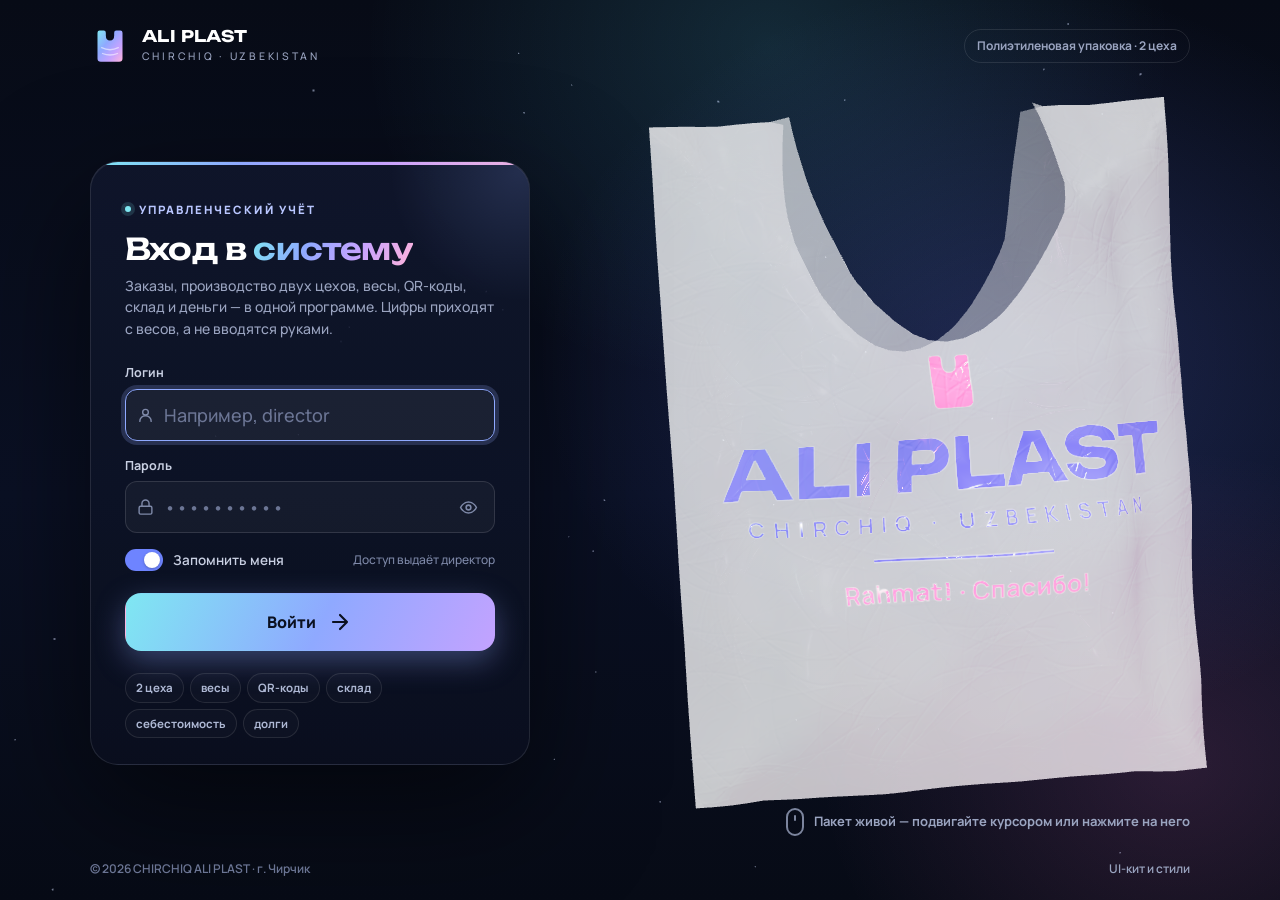
==== commit ef3d452c: "Телефон: убрана системная голубая подсветка при нажатии - -webkit-tap-highlight-color: transparent н" ====
--- a/index.html
+++ b/index.html
@@ -8,7 +8,7 @@
   <meta name="theme-color" content="#070B16">
   <link rel="icon" href="assets/img/favicon.svg" type="image/svg+xml">
   <link rel="preload" href="assets/fonts/unbounded-lat.woff2" as="font" type="font/woff2" crossorigin>
-  <link rel="stylesheet" href="assets/css/app.css?v=3">
+  <link rel="stylesheet" href="assets/css/app.css?v=6">
   <link rel="stylesheet" href="assets/css/login.css?v=3">
   <script type="importmap">{ "imports": { "three": "./assets/js/vendor/three.module.min.js" } }</script>
 </head>
--- a/assets/css/app.css
+++ b/assets/css/app.css
@@ -152,7 +152,12 @@
 
 /* ---------- База ---------- */
 *, *::before, *::after { box-sizing: border-box; }
-html { -webkit-text-size-adjust: 100%; }
+/* без системной голубой подсветки при нажатии на телефоне (свойство наследуется — хватает одного правила) */
+html { -webkit-text-size-adjust: 100%; -webkit-tap-highlight-color: transparent; }
+/* взамен — своё короткое затухание в момент касания, только на сенсорных экранах */
+@media (hover: none) {
+  :is(a, button, [data-href], .csel-opt, .switch):active { opacity: .6; transition: opacity 0s; }
+}
 body {
   margin: 0; background: var(--bg); color: var(--text);
   font: 500 14px/1.5 var(--font-sans);
@@ -245,7 +250,12 @@
 .conn i { width: 8px; height: 8px; border-radius: 50%; background: var(--ok); box-shadow: 0 0 0 3px var(--ok-bg); }
 .conn.off i { background: var(--warn); box-shadow: 0 0 0 3px var(--warn-bg); }
 .bell { position: relative; }
-.bell .dot { position: absolute; top: 3px; right: 1px; min-width: 19px; height: 19px; padding: 0 5px; border-radius: 10px; background: #E5383B; color: #fff; font-size: 10.5px; font-weight: 800; line-height: 1; display: grid; place-items: center; border: 2px solid var(--bg); transform: translate(30%, -20%); box-shadow: 0 2px 6px rgba(229, 56, 59, .35); pointer-events: none; }
+/* счётчик уведомлений: свой класс, а не .dot — у .dot ширина 8px, и цифры вылезали из круга */
+/* левый край привязан к правому краю колокольчика: длинное «50+» растёт вправо и не закрывает иконку */
+.bell-n { position: absolute; top: -1px; left: 22px; box-sizing: border-box; min-width: 20px; height: 20px; padding: 0 5px; border-radius: 999px; border: 2px solid var(--bg);
+  background: #E5383B; color: #fff; font: 800 10.5px/1 var(--font-sans); white-space: nowrap;
+  display: inline-flex; align-items: center; justify-content: center; box-shadow: 0 2px 6px rgba(229, 56, 59, .35); pointer-events: none; }
+.bell-wide { margin-right: 10px; }
 
 /* заголовок страницы */
 .page-head { display: flex; align-items: flex-end; gap: 16px; flex-wrap: wrap; margin-bottom: 20px; }
@@ -725,6 +735,15 @@
 .csel-opt.sel svg { opacity: 1; }
 .csel-opt.off { opacity: .45; pointer-events: none; }
 .csel-empty { padding: 14px 10px; color: var(--text-3); font-weight: 600; font-size: 13px; }
+/* точка статуса и счётчик в пунктах (data-dot / data-count у <option>) */
+.csel-dot { width: 8px; height: 8px; border-radius: 50%; flex: none; background: var(--bd-c, var(--slate)); }
+.csel-dot.b-dark { --bd-c: var(--text-2); }
+.csel-n { font: 700 12px/20px var(--font-sans); font-style: normal; min-width: 24px; height: 20px; padding: 0 7px; border-radius: 999px; text-align: center; flex: none;
+  background: var(--surface-3); color: var(--text-2); font-variant-numeric: tabular-nums; }
+.csel-opt.sel .csel-n { background: var(--surface); color: var(--brand-t); }
+.csel-opt.zero > span, .csel-opt.zero .csel-n { color: var(--text-3); }
+.csel-btn .csel-n { margin-right: -2px; }
+.csel-sep { height: 1px; margin: 5px 4px; background: var(--border); }
 .csel-sheet-h { display: none; }
 .csel-scrim { position: fixed; inset: 0; z-index: 255; background: rgba(6, 10, 20, .5); animation: fadeIn .2s ease; }
 @keyframes sheetIn { from { transform: translateY(100%); } }
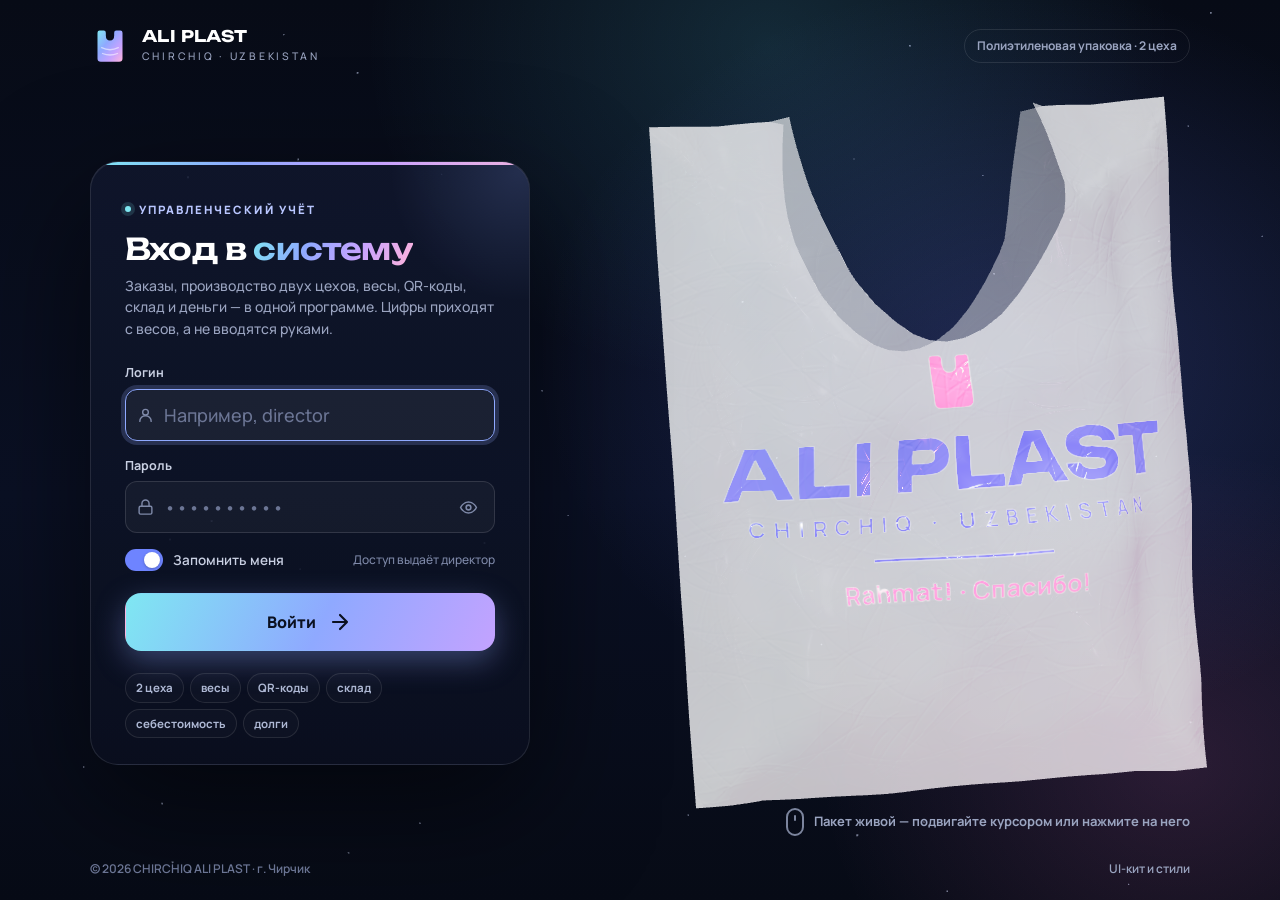
==== commit 193da91e: "Сайдбар: свёрнут до полосы с иконками, раскрывается при наведении поверх страницы - колонка под сайд" ====
--- a/index.html
+++ b/index.html
@@ -8,7 +8,7 @@
   <meta name="theme-color" content="#070B16">
   <link rel="icon" href="assets/img/favicon.svg" type="image/svg+xml">
   <link rel="preload" href="assets/fonts/unbounded-lat.woff2" as="font" type="font/woff2" crossorigin>
-  <link rel="stylesheet" href="assets/css/app.css?v=6">
+  <link rel="stylesheet" href="assets/css/app.css?v=8">
   <link rel="stylesheet" href="assets/css/login.css?v=3">
   <script type="importmap">{ "imports": { "three": "./assets/js/vendor/three.module.min.js" } }</script>
 </head>
--- a/assets/css/app.css
+++ b/assets/css/app.css
@@ -191,8 +191,15 @@
   background: var(--ink-900); color: var(--ink-200);
   display: flex; flex-direction: column; z-index: 40;
   border-right: 1px solid rgba(255, 255, 255, .04);
-  scrollbar-width: thin; scrollbar-color: var(--ink-700) transparent;
-}
+  scrollbar-width: none;
+}
+.sidebar::-webkit-scrollbar { display: none; }
+/* в приложении прокручивается внутренний слой, а сам сайдбар только обрезает: так фокус клавиатуры не сдвинет его вбок */
+.app > .sidebar { overflow: hidden; overflow: clip; }
+.sb-in { display: flex; flex-direction: column; width: 100%; height: 100%; overflow-y: auto; overflow-x: hidden; overscroll-behavior: contain; scrollbar-width: none; }
+.sb-in::-webkit-scrollbar { display: none; }
+.sb-scope { position: relative; }
+.sb-scope-mini { display: none; }
 .sidebar::before { content: ''; position: absolute; inset: 0 0 auto 0; height: 2px; background: var(--iris); opacity: .9; }
 .sb-brand { display: flex; align-items: center; gap: 12px; padding: 22px 20px 18px; color: #fff; text-decoration: none !important; }
 .sb-brand .logo-mark { width: 38px; height: 38px; flex: none; }
@@ -680,9 +687,7 @@
 ::-webkit-scrollbar-thumb { background: var(--sb-thumb); border-radius: 999px; border: 3px solid transparent; background-clip: padding-box; }
 ::-webkit-scrollbar-thumb:hover { background: var(--sb-thumb-h); border: 3px solid transparent; background-clip: padding-box; }
 ::-webkit-scrollbar-corner, ::-webkit-scrollbar-button { display: none; background: transparent; }
-.sidebar::-webkit-scrollbar-thumb { background: rgba(255, 255, 255, .12); border: 3px solid transparent; background-clip: padding-box; }
-.sidebar::-webkit-scrollbar-thumb:hover { background: rgba(255, 255, 255, .22); border: 3px solid transparent; background-clip: padding-box; }
-@supports (-moz-appearance: none) { * { scrollbar-width: thin; scrollbar-color: var(--sb-thumb) transparent; } .sidebar { scrollbar-color: rgba(255, 255, 255, .14) transparent; } }
+@supports (-moz-appearance: none) { * { scrollbar-width: thin; scrollbar-color: var(--sb-thumb) transparent; } .sidebar, .sb-in { scrollbar-width: none; } }
 
 /* ---------- Переход между разделами ---------- */
 .page.enter > * { animation: pageIn .46s var(--ease) both; }
@@ -775,8 +780,8 @@
   .content { padding: 20px 20px 48px; }
 }
 
-/* ---------- Адаптив: планшет — сайдбар-«рельс» с иконками ---------- */
-@media (min-width: 721px) and (max-width: 1080px) {
+/* ---------- Адаптив: сенсорный планшет — неподвижный «рельс» с иконками (наведения нет) ---------- */
+@media (min-width: 721px) and (max-width: 1080px) and (hover: none) {
   :root { --sidebar-w: 76px; }
   .app { grid-template-columns: var(--sidebar-w) 1fr; }
   .sb-brand { justify-content: center; padding: 18px 0 14px; }
@@ -794,7 +799,59 @@
   .sb-scope .lock { justify-content: center; padding: 7px 0; }
   .sb-scope .lock span { display: none; }
   .sb-user { flex-direction: column; gap: 6px; padding: 8px 0; margin: 0 10px 12px; }
-  .topbar { padding: 0 20px; }
+}
+@media (min-width: 721px) and (max-width: 1080px) { .topbar { padding: 0 20px; } }
+
+/* ---------- Компьютер с мышью: сайдбар свёрнут в «рельс» и раскрывается при наведении ПОВЕРХ страницы ----------
+   Колонка под сайдбар всегда 76px, поэтому раскрытие не двигает данные. Внутренний слой всегда шириной 268px —
+   при сворачивании он просто обрезается, строки не переносятся и не прыгают по вертикали.
+   Задержки: открытие через 0,07 с (не мигать, когда мышь просто пересекает край), закрытие через 0,16 с. */
+@media (min-width: 721px) and (hover: hover) {
+  :root { --sidebar-w: 76px; --sb-open: 268px; }
+  .app { grid-template-columns: var(--sidebar-w) minmax(0, 1fr); }
+  .sb-auto { width: var(--sidebar-w); z-index: 70; transition: width .26s var(--ease) .16s, box-shadow .26s ease .16s; }
+  .sb-auto:hover, .sb-auto:has(:focus-visible) { width: var(--sb-open); box-shadow: 16px 0 44px rgba(6, 10, 20, .32); transition-delay: .07s, .07s; }
+  .sb-auto .sb-in { width: var(--sb-open); }
+
+  /* то, что видно только в раскрытом виде: подписи, переключатель цеха, имя и «Выйти» */
+  .sb-auto .sb-brand > span, .sb-auto .sb-group > span, .sb-auto .sb-link > span:not(.sb-count), .sb-auto .sb-link > .sb-lock,
+  .sb-auto .sb-user .who, .sb-auto .sb-user .btn-icon, .sb-auto .sb-scope > :not(.sb-scope-mini) {
+    opacity: 0; visibility: hidden; transition: opacity .12s ease .16s, visibility 0s linear .28s;
+  }
+  .sb-auto:hover :is(.sb-brand > span, .sb-group > span, .sb-link > span:not(.sb-count), .sb-link > .sb-lock, .sb-user .who, .sb-user .btn-icon, .sb-scope > :not(.sb-scope-mini)),
+  .sb-auto:has(:focus-visible) :is(.sb-brand > span, .sb-group > span, .sb-link > span:not(.sb-count), .sb-link > .sb-lock, .sb-user .who, .sb-user .btn-icon, .sb-scope > :not(.sb-scope-mini)) {
+    /* кликабельно только когда уже видно: быстрый клик по свёрнутому рельсу не сменит цех и не разлогинит */
+    opacity: 1; visibility: visible; transition: opacity .2s ease .16s, visibility 0s linear .16s;
+  }
+  .sb-auto .sb-link > span:not(.sb-count), .sb-auto .sb-brand > span { white-space: nowrap; }
+
+  /* логотип и иконки стоят по центру рельса (38px) в обоих состояниях */
+  .sb-auto .sb-brand { padding: 22px 19px 18px; }
+  .sb-auto .sb-link { width: 52px; padding: 9px 0 9px 17px; white-space: nowrap; transition: width .26s var(--ease) .16s, background .15s, color .15s; }
+  .sb-auto:hover .sb-link, .sb-auto:has(:focus-visible) .sb-link { width: 100%; transition-delay: .07s, 0s, 0s; }
+  .sb-auto .sb-link .sb-count { position: absolute; right: 3px; top: 3px; min-width: 18px; height: 18px; padding: 0 5px; font-size: 10.5px; margin: 0; transition: right .26s var(--ease) .16s, top .26s var(--ease) .16s; }
+  .sb-auto:hover .sb-link .sb-count, .sb-auto:has(:focus-visible) .sb-link .sb-count { right: 10px; top: calc(50% - 9px); transition-delay: .07s; }
+  .sb-auto .sb-link > .sb-lock { position: absolute; right: 12px; top: calc(50% - 7px); margin: 0; }
+
+  /* названия групп в рельсе заменяет короткая черта — высота строк не меняется */
+  .sb-auto .sb-group { position: relative; }
+  .sb-auto .sb-group::before { content: ''; position: absolute; left: 28px; top: 7px; width: 20px; height: 2px; border-radius: 2px; background: rgba(255, 255, 255, .09); transition: opacity .12s ease .2s; }
+  .sb-auto:hover .sb-group::before, .sb-auto:has(:focus-visible) .sb-group::before { opacity: 0; transition-delay: .07s; }
+
+  /* цех: в рельсе — значок текущего цеха, в раскрытом — полный переключатель */
+  .sb-auto .sb-scope { transition: background-color .2s ease .16s, border-color .2s ease .16s; background-color: transparent; border-color: transparent; }
+  .sb-auto:hover .sb-scope, .sb-auto:has(:focus-visible) .sb-scope { background-color: var(--ink-850); border-color: var(--ink-700); transition-delay: .1s; }
+  .sb-auto .sb-scope-mini { display: flex; align-items: center; justify-content: center; gap: 5px; position: absolute; left: -1px; top: -1px; bottom: -1px; width: 48px;
+    background: var(--ink-850); border: 1px solid var(--ink-700); border-radius: 12px; color: #fff; font-size: 11.5px; font-weight: 800; pointer-events: none; transition: opacity .15s ease .2s; }
+  .sb-auto .sb-scope-mini i { width: 7px; height: 7px; border-radius: 50%; }
+  .sb-auto:hover .sb-scope-mini, .sb-auto:has(:focus-visible) .sb-scope-mini { opacity: 0; transition-delay: .07s; }
+
+  /* карточка пользователя: в рельсе — только аватар */
+  .sb-auto .sb-user { width: 52px; padding: 8px 8px 8px 9px; overflow: hidden; transition: width .26s var(--ease) .16s; }
+  .sb-auto:hover .sb-user, .sb-auto:has(:focus-visible) .sb-user { width: calc(var(--sb-open) - 24px); transition-delay: .07s; }
+}
+@media (min-width: 721px) and (hover: hover) and (prefers-reduced-motion: reduce) {
+  .sb-auto, .sb-auto * { transition-duration: 0s !important; }
 }
 
 /* ---------- Адаптив: телефон ---------- */
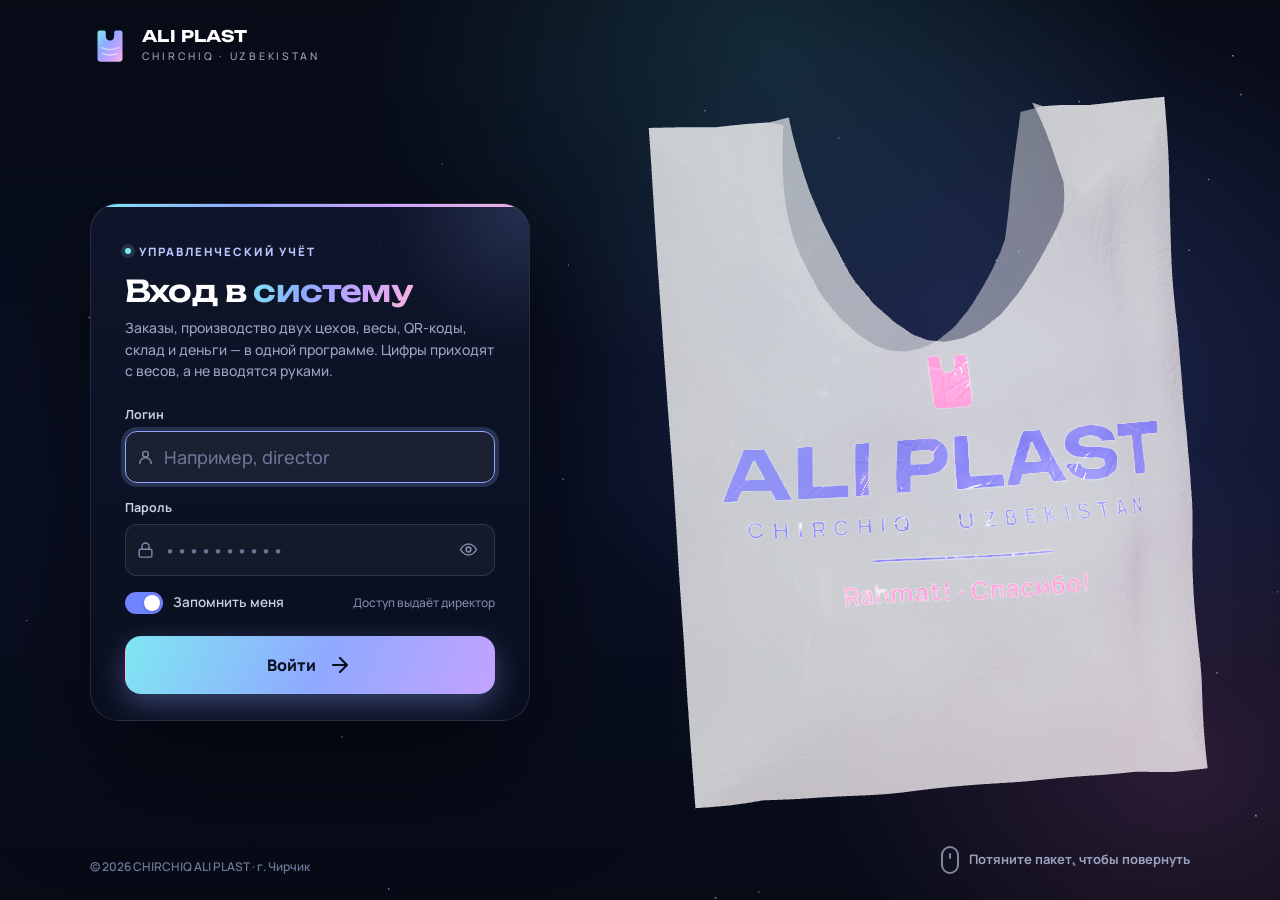
==== commit 1780ef52: "Вход: без лишнего текста и прокрутки, адаптив без наложений, пакет вращается перетаскиванием - убран" ====
--- a/index.html
+++ b/index.html
@@ -1,5 +1,5 @@
 <!doctype html>
-<html lang="ru">
+<html lang="ru" class="login-page">
 <head>
   <meta charset="utf-8">
   <meta name="viewport" content="width=device-width, initial-scale=1, viewport-fit=cover">
@@ -9,7 +9,7 @@
   <link rel="icon" href="assets/img/favicon.svg" type="image/svg+xml">
   <link rel="preload" href="assets/fonts/unbounded-lat.woff2" as="font" type="font/woff2" crossorigin>
   <link rel="stylesheet" href="assets/css/app.css?v=8">
-  <link rel="stylesheet" href="assets/css/login.css?v=3">
+  <link rel="stylesheet" href="assets/css/login.css?v=4">
   <script type="importmap">{ "imports": { "three": "./assets/js/vendor/three.module.min.js" } }</script>
 </head>
 <body class="login">
@@ -18,7 +18,6 @@
   <header class="lg-top">
     <svg width="40" height="40" viewBox="0 0 48 48" aria-hidden="true"><defs><linearGradient id="lgm" x1="0" y1="0" x2="1" y2="1"><stop offset="0" stop-color="#7FE7F2"/><stop offset=".38" stop-color="#8FA9FF"/><stop offset=".7" stop-color="#C6A2FF"/><stop offset="1" stop-color="#FFB4DB"/></linearGradient></defs><path d="M9 8a2.5 2.5 0 0 1 2.5-2.5h5A2.5 2.5 0 0 1 19 8v3.5q0 6 5 6t5-6V8a2.5 2.5 0 0 1 2.5-2.5h5A2.5 2.5 0 0 1 39 8v31a4 4 0 0 1-4 4H13a4 4 0 0 1-4-4z" fill="url(#lgm)"/><path d="M14 26q10 5 20 0M15 33q9 3.5 18 0" fill="none" stroke="#fff" stroke-opacity=".55" stroke-width="1.6" stroke-linecap="round"/></svg>
     <span><b>ALI PLAST</b><small>Chirchiq · Uzbekistan</small></span>
-    <span class="lg-tag">Полиэтиленовая упаковка · 2 цеха</span>
   </header>
 
   <main class="lg-wrap">
@@ -50,12 +49,11 @@
         <div class="lg-error hide" role="alert"></div>
         <button class="btn btn-iris btn-xl btn-block" id="go" type="submit">Войти<svg viewBox="0 0 24 24" fill="none" stroke="currentColor" stroke-width="2.2" stroke-linecap="round" stroke-linejoin="round"><path d="M5 12h14M12 5l7 7-7 7"/></svg></button>
       </form>
-      <ul class="lg-feats"><li>2 цеха</li><li>весы</li><li>QR-коды</li><li>склад</li><li>себестоимость</li><li>долги</li></ul>
     </section>
   </main>
 
-  <div class="lg-hint"><span class="mouse"></span>Пакет живой — подвигайте курсором или нажмите на него</div>
-  <footer class="lg-foot"><span>© 2026 CHIRCHIQ ALI PLAST · г. Чирчик</span><span class="sp"></span><a href="styleguide.html">UI-кит и стили</a></footer>
+  <div class="lg-hint"><span class="mouse"></span>Потяните пакет, чтобы повернуть</div>
+  <footer class="lg-foot"><span>© 2026 CHIRCHIQ ALI PLAST · г. Чирчик</span></footer>
 
   <div class="lg-fallback" aria-hidden="true">
     <svg viewBox="0 0 48 48"><defs><linearGradient id="fb" x1="0" y1="0" x2="1" y2="1"><stop offset="0" stop-color="#7FE7F2" stop-opacity=".55"/><stop offset=".5" stop-color="#C6A2FF" stop-opacity=".45"/><stop offset="1" stop-color="#FFB4DB" stop-opacity=".55"/></linearGradient></defs><path d="M9 8a2.5 2.5 0 0 1 2.5-2.5h5A2.5 2.5 0 0 1 19 8v3.5q0 6 5 6t5-6V8a2.5 2.5 0 0 1 2.5-2.5h5A2.5 2.5 0 0 1 39 8v31a4 4 0 0 1-4 4H13a4 4 0 0 1-4-4z" fill="url(#fb)" stroke="#fff" stroke-opacity=".35" stroke-width=".4"/><path d="M14 26q10 5 20 0M15 33q9 3.5 18 0M13 14q3 8 1 16" fill="none" stroke="#fff" stroke-opacity=".4" stroke-width=".7" stroke-linecap="round"/><text x="24" y="31" text-anchor="middle" font-family="Unbounded, sans-serif" font-weight="700" font-size="4.2" fill="#2340E8" fill-opacity=".85">ALI PLAST</text></svg>
@@ -65,9 +63,9 @@
   <script src="assets/js/data.js?v=3"></script>
   <script src="assets/js/login.js?v=3"></script>
   <script type="module">
-    import { createBag } from './assets/js/bag.js?v=3';
+    import { createBag } from './assets/js/bag.js?v=4';
     try {
-      window.APBag = createBag(document.getElementById('bag'), { onFirstMove: () => document.querySelector('.lg-hint').classList.add('gone') });
+      window.APBag = createBag(document.getElementById('bag'), { onFirstDrag: () => document.querySelector('.lg-hint').classList.add('gone') });
       document.body.classList.add('webgl');
     } catch (e) {
       console.warn('WebGL недоступен, показываем статичный пакет', e);
--- a/assets/css/login.css
+++ b/assets/css/login.css
@@ -1,9 +1,15 @@
-/* Страница входа: тёмная сцена, живой пакет на фоне */
+/* Страница входа: тёмная сцена, живой пакет на фоне.
+   Шапка, карточка и подвал идут друг за другом в сетке на весь экран — ничто не закреплено поверх карточки,
+   поэтому на невысоком экране текст не наезжает. Полосы прокрутки нет; если экран совсем низкий,
+   страницу всё равно можно прокрутить колесом или пальцем — кнопка «Войти» не пропадёт. */
+html.login-page { scrollbar-width: none; }
+html.login-page::-webkit-scrollbar { display: none; }
 body.login {
   --lg-text: #E9EDF7;
   --lg-muted: #9AA4C0;
   --lg-line: rgba(255, 255, 255, .1);
-  min-height: 100vh; overflow-x: hidden; color: var(--lg-text);
+  min-height: 100vh; min-height: 100dvh; overflow-x: hidden; color: var(--lg-text);
+  display: grid; grid-template-rows: auto 1fr auto; /* 1fr, а не minmax(0,1fr): карточка не должна сжиматься и залезать под подвал */
   background:
     radial-gradient(60% 70% at 78% 40%, rgba(110, 132, 255, .22) 0%, rgba(110, 132, 255, 0) 60%),
     radial-gradient(40% 50% at 92% 85%, rgba(255, 120, 210, .14) 0%, rgba(255, 120, 210, 0) 70%),
@@ -14,12 +20,12 @@
 body.login ::selection { background: rgba(143, 169, 255, .35); }
 #bag { position: fixed; inset: 0; width: 100%; height: 100%; display: block; z-index: 0; touch-action: pan-y; }
 
-.lg-top { position: fixed; top: 26px; left: 7vw; right: 7vw; z-index: 3; display: flex; align-items: center; gap: 12px; pointer-events: none; }
+.lg-top { position: relative; z-index: 3; display: flex; align-items: center; gap: 12px; padding: 26px 7vw 0; pointer-events: none; }
+.lg-top svg { flex: none; }
 .lg-top b { font: 700 16px/1 var(--font-display); letter-spacing: .03em; color: #fff; display: block; }
-.lg-top small { display: block; margin-top: 5px; font-size: 10.5px; letter-spacing: .26em; text-transform: uppercase; color: var(--lg-muted); }
-.lg-top .lg-tag { margin-left: auto; pointer-events: auto; font-size: 12px; font-weight: 700; color: var(--lg-muted); border: 1px solid var(--lg-line); padding: 7px 12px; border-radius: 999px; }
+.lg-top small { display: block; margin-top: 5px; font-size: 10.5px; letter-spacing: .26em; text-transform: uppercase; color: var(--lg-muted); white-space: nowrap; }
 
-.lg-wrap { position: relative; z-index: 2; min-height: 100vh; display: flex; align-items: center; padding: 110px 7vw 84px; pointer-events: none; }
+.lg-wrap { position: relative; z-index: 2; min-height: 0; display: flex; align-items: center; padding: 28px 7vw; pointer-events: none; }
 .lg-card {
   pointer-events: auto; position: relative; overflow: hidden;
   width: min(440px, 100%); padding: 34px 34px 26px; border-radius: 28px;
@@ -58,17 +64,13 @@
 .login .btn-iris svg { transition: transform .25s; }
 .login .btn-iris:hover svg { transform: translateX(4px); }
 .login .btn-iris .spin { border-color: #0B1120; border-right-color: transparent; }
-.lg-feats { display: flex; flex-wrap: wrap; gap: 6px; list-style: none; padding: 0; margin: 22px 0 0; }
-.lg-feats li { font-size: 11.5px; font-weight: 700; color: #AEB8D4; padding: 5px 10px; border-radius: 999px; border: 1px solid var(--lg-line); background: rgba(255, 255, 255, .02); }
 .lg-card.shake { animation: lgShake .5s cubic-bezier(.36, .07, .19, .97); }
 
-.lg-hint { position: fixed; z-index: 2; right: 7vw; bottom: 64px; display: flex; align-items: center; gap: 10px; color: var(--lg-muted); font-size: 13px; font-weight: 700; pointer-events: none; transition: opacity .8s, transform .8s; }
+.lg-hint { position: fixed; z-index: 2; right: 7vw; bottom: 26px; display: flex; align-items: center; gap: 10px; color: var(--lg-muted); font-size: 13px; font-weight: 700; pointer-events: none; transition: opacity .8s, transform .8s; }
 .lg-hint .mouse { width: 18px; height: 28px; border: 2px solid currentColor; border-radius: 10px; position: relative; opacity: .8; }
 .lg-hint .mouse::after { content: ''; position: absolute; left: 50%; top: 5px; width: 2px; height: 6px; margin-left: -1px; border-radius: 2px; background: currentColor; animation: wheel 1.6s ease-in-out infinite; }
 .lg-hint.gone { opacity: 0; transform: translateY(8px); }
-.lg-foot { position: fixed; z-index: 2; left: 7vw; right: 7vw; bottom: 22px; display: flex; gap: 14px; flex-wrap: wrap; font-size: 12px; color: #6B7594; font-weight: 600; pointer-events: none; }
-.lg-foot a { color: #9AA4C0; pointer-events: auto; }
-.lg-foot .sp { flex: 1; }
+.lg-foot { position: relative; z-index: 2; padding: 0 7vw 24px; display: flex; gap: 14px; flex-wrap: wrap; font-size: 12px; color: #6B7594; font-weight: 600; pointer-events: none; }
 
 /* запасной вариант без WebGL */
 .lg-fallback { display: none; position: fixed; z-index: 1; right: 9vw; top: 50%; width: min(36vw, 420px); transform: translateY(-50%); pointer-events: none; }
@@ -84,15 +86,50 @@
 @keyframes floatBag { 0%, 100% { transform: translateY(-50%) rotate(-3deg); } 50% { transform: translateY(-54%) rotate(3deg); } }
 .anim-off .lg-hint .mouse::after, .anim-off .no-webgl .lg-fallback { animation-play-state: paused; }
 
+/* невысокий экран ноутбука: карточка плотнее, чтобы влезть без прокрутки */
+@media (min-width: 901px) and (max-height: 820px) {
+  .lg-top { padding-top: 18px; }
+  .lg-wrap { padding-block: 16px; }
+  .lg-card { padding: 26px 30px 24px; }
+  .lg-card h1 { font-size: 27px; margin: 10px 0 8px; }
+  .lg-sub { margin-bottom: 18px; font-size: 14px; }
+  #lf { gap: 12px; }
+  .login .btn-iris { height: 52px; margin-top: 2px; }
+  .lg-foot { padding-bottom: 16px; }
+  .lg-hint { bottom: 18px; }
+}
+@media (min-width: 901px) and (max-height: 640px) {
+  .lg-sub, .lg-kicker { display: none; }
+  .lg-card h1 { margin-top: 0; }
+  .login .input-lg { height: 46px; }
+}
+
+/* телефон и узкое окно: пакет сверху, карточка внизу */
 @media (max-width: 900px) {
-  .lg-top { top: 18px; left: 16px; right: 16px; }
-  .lg-top .lg-tag { display: none; }
-  .lg-wrap { align-items: flex-end; min-height: 0; padding: 46vh 16px 18px; }
-  .lg-card { width: 100%; padding: 26px 20px 22px; border-radius: 24px; }
-  .lg-card h1 { font-size: 25px; }
+  .lg-top { padding: 18px 16px 0; }
+  .lg-wrap { align-items: flex-end; padding: 29vh 16px 10px; }
+  .lg-card { width: 100%; padding: 24px 20px 20px; border-radius: 24px; }
+  .lg-card h1 { font-size: 25px; margin: 12px 0 8px; }
+  .lg-sub { font-size: 14px; margin-bottom: 18px; }
+  #lf { gap: 13px; }
   .lg-hint { display: none; }
-  .lg-foot { position: relative; left: auto; right: auto; bottom: auto; padding: 4px 16px 22px; }
+  .lg-foot { padding: 4px 16px 18px; }
   .lg-fallback { right: 50%; top: 22vh; width: 56vw; transform: translate(50%, -50%); }
   .no-webgl .lg-fallback { animation: none; }
 }
-@media (max-height: 640px) and (min-width: 901px) { .lg-wrap { padding-top: 90px; } .lg-feats { display: none; } }
+@media (max-width: 900px) and (max-height: 760px) {
+  .lg-wrap { padding-top: 24vh; }
+  .lg-sub { display: none; }
+  .lg-card h1 { margin-bottom: 14px; }
+}
+/* телефон, повёрнутый боком: места мало — только форма, без шапки и подвала */
+@media (max-height: 500px) and (orientation: landscape) {
+  .lg-top, .lg-foot, .lg-kicker, .lg-sub, .lg-hint { display: none; }
+  .lg-wrap { align-items: center; padding: 8px 16px; }
+  .lg-card { width: min(440px, 100%); padding: 16px 22px 16px; }
+  .lg-card h1 { font-size: 21px; margin: 0 0 10px; }
+  #lf { gap: 8px; }
+  .login .input-lg { height: 42px; }
+  .login .field > label { margin-bottom: 3px; }
+  .login .btn-iris { height: 46px; margin-top: 0; }
+}
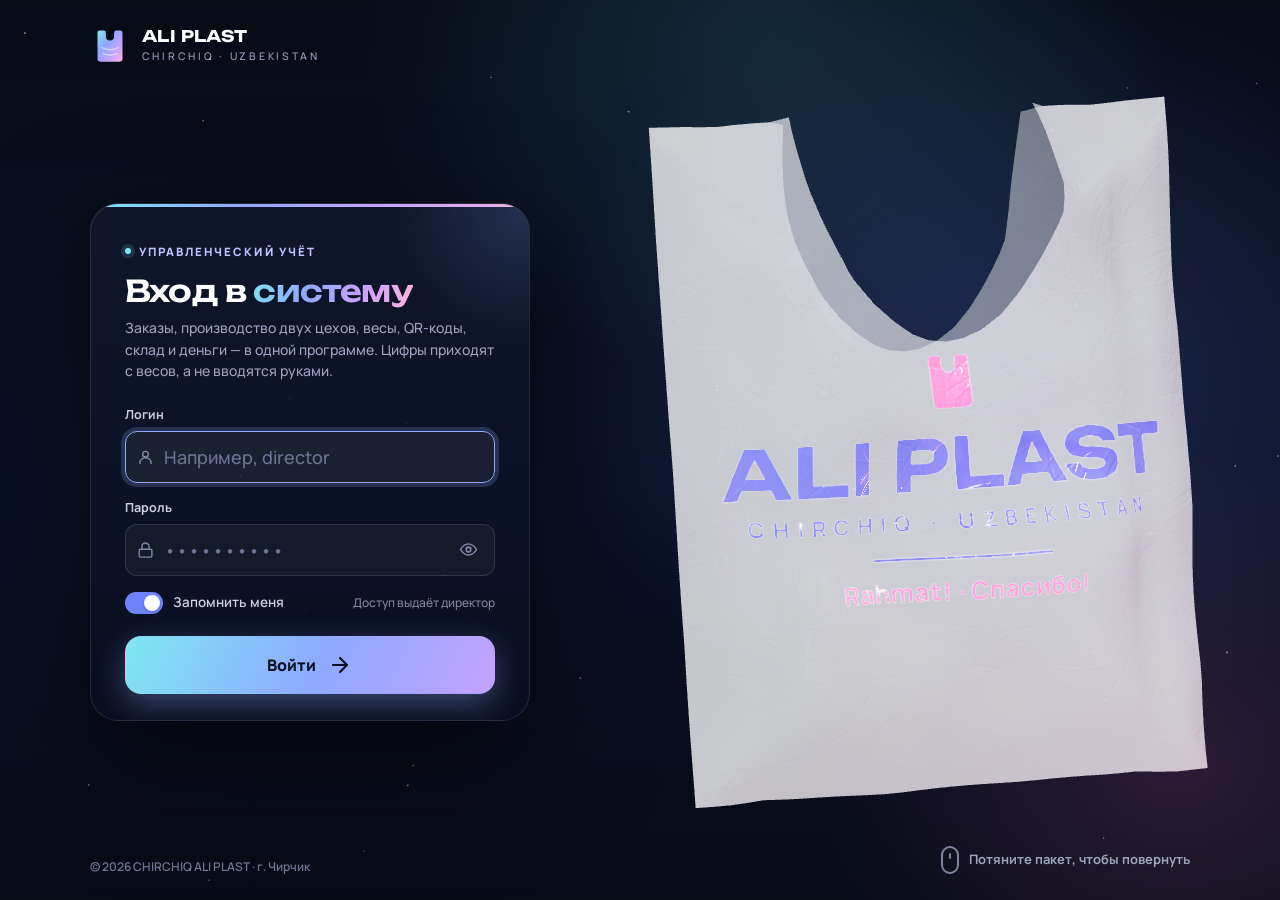
==== commit d28f91b1: "Сайдбар: карточка пользователя не сжимается и стоит выше адреса ссылки браузера - карточку сплющивал" ====
--- a/index.html
+++ b/index.html
@@ -8,7 +8,7 @@
   <meta name="theme-color" content="#070B16">
   <link rel="icon" href="assets/img/favicon.svg" type="image/svg+xml">
   <link rel="preload" href="assets/fonts/unbounded-lat.woff2" as="font" type="font/woff2" crossorigin>
-  <link rel="stylesheet" href="assets/css/app.css?v=8">
+  <link rel="stylesheet" href="assets/css/app.css?v=10">
   <link rel="stylesheet" href="assets/css/login.css?v=4">
   <script type="importmap">{ "imports": { "three": "./assets/js/vendor/three.module.min.js" } }</script>
 </head>
--- a/assets/css/app.css
+++ b/assets/css/app.css
@@ -196,8 +196,14 @@
 .sidebar::-webkit-scrollbar { display: none; }
 /* в приложении прокручивается внутренний слой, а сам сайдбар только обрезает: так фокус клавиатуры не сдвинет его вбок */
 .app > .sidebar { overflow: hidden; overflow: clip; }
-.sb-in { display: flex; flex-direction: column; width: 100%; height: 100%; overflow-y: auto; overflow-x: hidden; overscroll-behavior: contain; scrollbar-width: none; }
-.sb-in::-webkit-scrollbar { display: none; }
+/* прокручивается только список разделов: логотип, цех и карточка пользователя всегда на месте и не сжимаются */
+.sb-in { display: flex; flex-direction: column; width: 100%; height: 100%; overflow: hidden; }
+.sb-in > .sb-brand, .sb-in > .sb-scope, .sb-in > .sb-user { flex-shrink: 0; }
+.sb-in > .sb-nav { flex: 1 1 auto; min-height: 0; overflow-y: auto; overflow-x: hidden; overscroll-behavior: contain; scrollbar-width: none; }
+.sb-in > .sb-nav::-webkit-scrollbar { display: none; }
+.sb-nav.more-down { -webkit-mask-image: linear-gradient(#000 calc(100% - 34px), transparent); mask-image: linear-gradient(#000 calc(100% - 34px), transparent); }
+.sb-nav.more-up { -webkit-mask-image: linear-gradient(transparent, #000 22px); mask-image: linear-gradient(transparent, #000 22px); }
+.sb-nav.more-up.more-down { -webkit-mask-image: linear-gradient(transparent, #000 22px, #000 calc(100% - 34px), transparent); mask-image: linear-gradient(transparent, #000 22px, #000 calc(100% - 34px), transparent); }
 .sb-scope { position: relative; }
 .sb-scope-mini { display: none; }
 .sidebar::before { content: ''; position: absolute; inset: 0 0 auto 0; height: 2px; background: var(--iris); opacity: .9; }
@@ -687,7 +693,7 @@
 ::-webkit-scrollbar-thumb { background: var(--sb-thumb); border-radius: 999px; border: 3px solid transparent; background-clip: padding-box; }
 ::-webkit-scrollbar-thumb:hover { background: var(--sb-thumb-h); border: 3px solid transparent; background-clip: padding-box; }
 ::-webkit-scrollbar-corner, ::-webkit-scrollbar-button { display: none; background: transparent; }
-@supports (-moz-appearance: none) { * { scrollbar-width: thin; scrollbar-color: var(--sb-thumb) transparent; } .sidebar, .sb-in { scrollbar-width: none; } }
+@supports (-moz-appearance: none) { * { scrollbar-width: thin; scrollbar-color: var(--sb-thumb) transparent; } .sidebar, .sb-in, .sb-nav { scrollbar-width: none; } }
 
 /* ---------- Переход между разделами ---------- */
 .page.enter > * { animation: pageIn .46s var(--ease) both; }
@@ -847,7 +853,8 @@
   .sb-auto:hover .sb-scope-mini, .sb-auto:has(:focus-visible) .sb-scope-mini { opacity: 0; transition-delay: .07s; }
 
   /* карточка пользователя: в рельсе — только аватар */
-  .sb-auto .sb-user { width: 52px; padding: 8px 8px 8px 9px; overflow: hidden; transition: width .26s var(--ease) .16s; }
+  /* margin-bottom 30px: внизу слева браузер показывает адрес ссылки под курсором — он не должен закрывать карточку */
+  .sb-auto .sb-user { width: 52px; padding: 8px 8px 8px 9px; margin-bottom: 30px; overflow: hidden; transition: width .26s var(--ease) .16s; }
   .sb-auto:hover .sb-user, .sb-auto:has(:focus-visible) .sb-user { width: calc(var(--sb-open) - 24px); transition-delay: .07s; }
 }
 @media (min-width: 721px) and (hover: hover) and (prefers-reduced-motion: reduce) {
